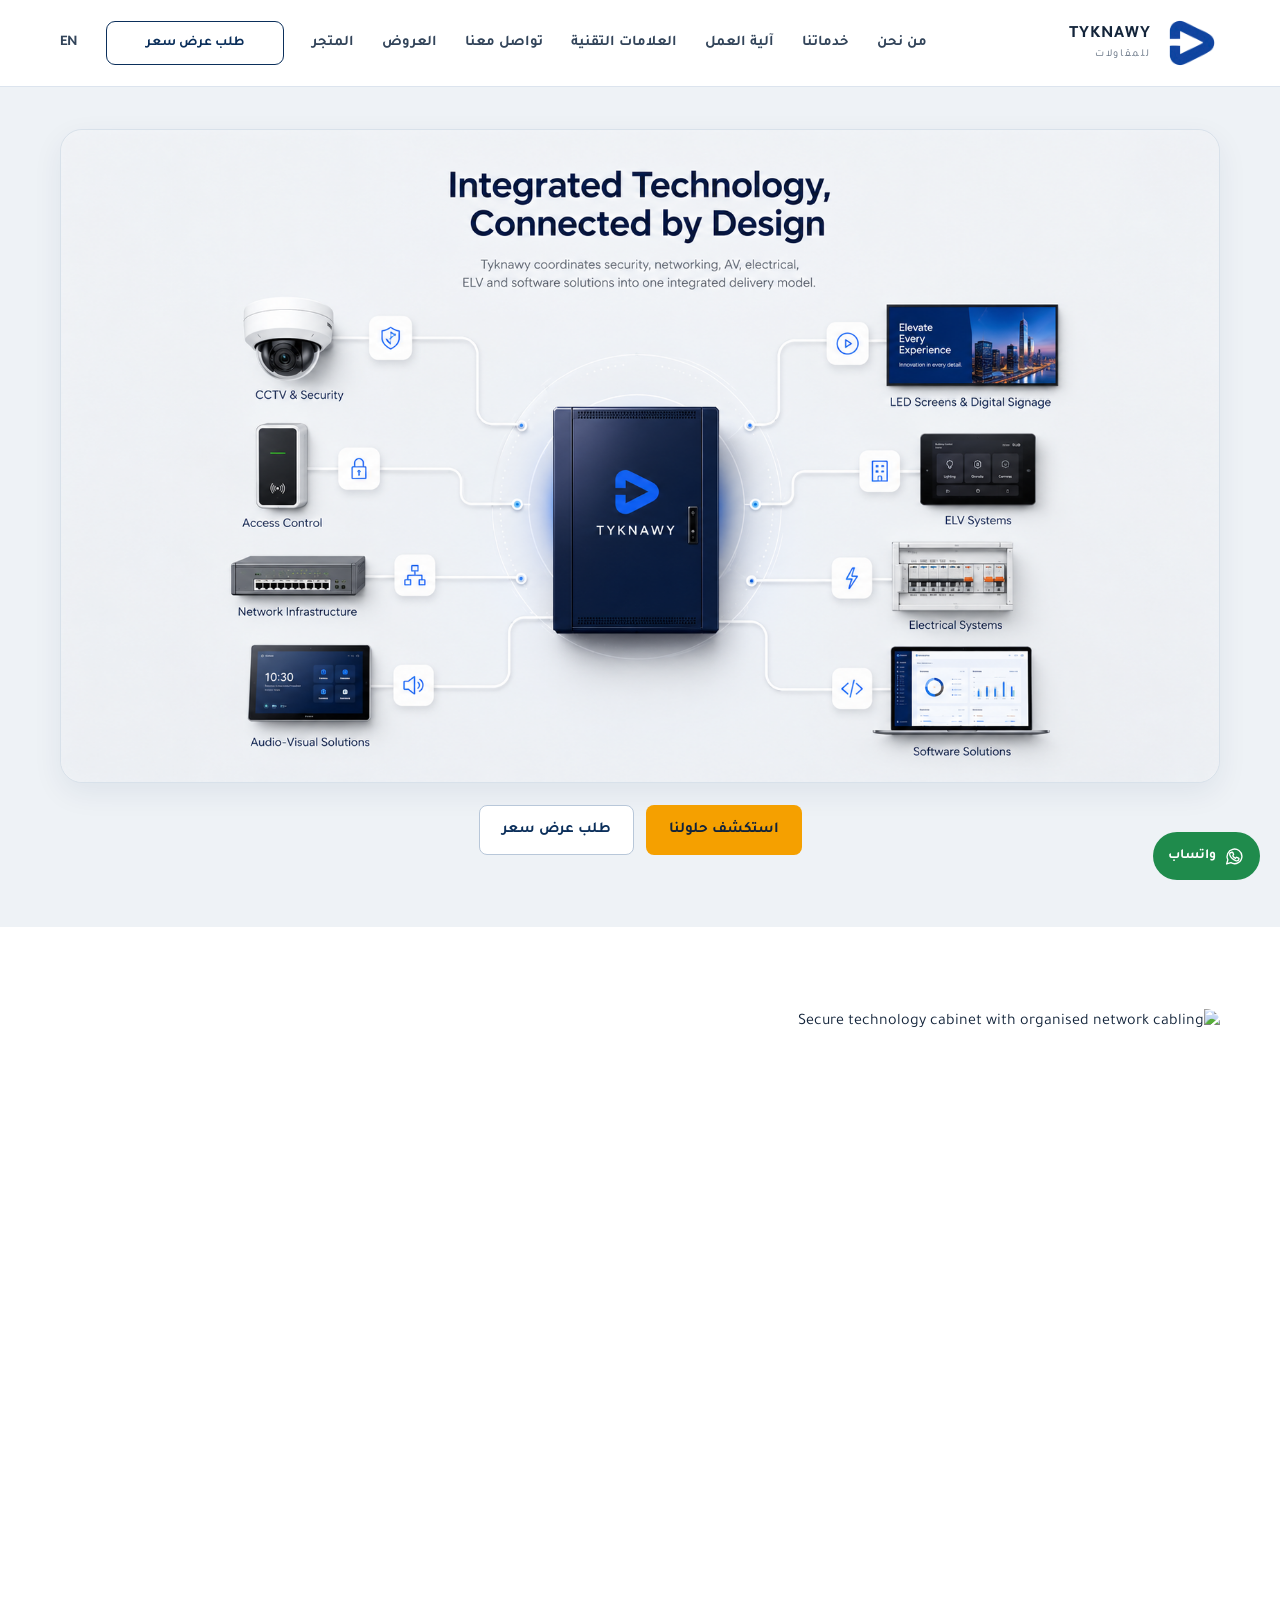
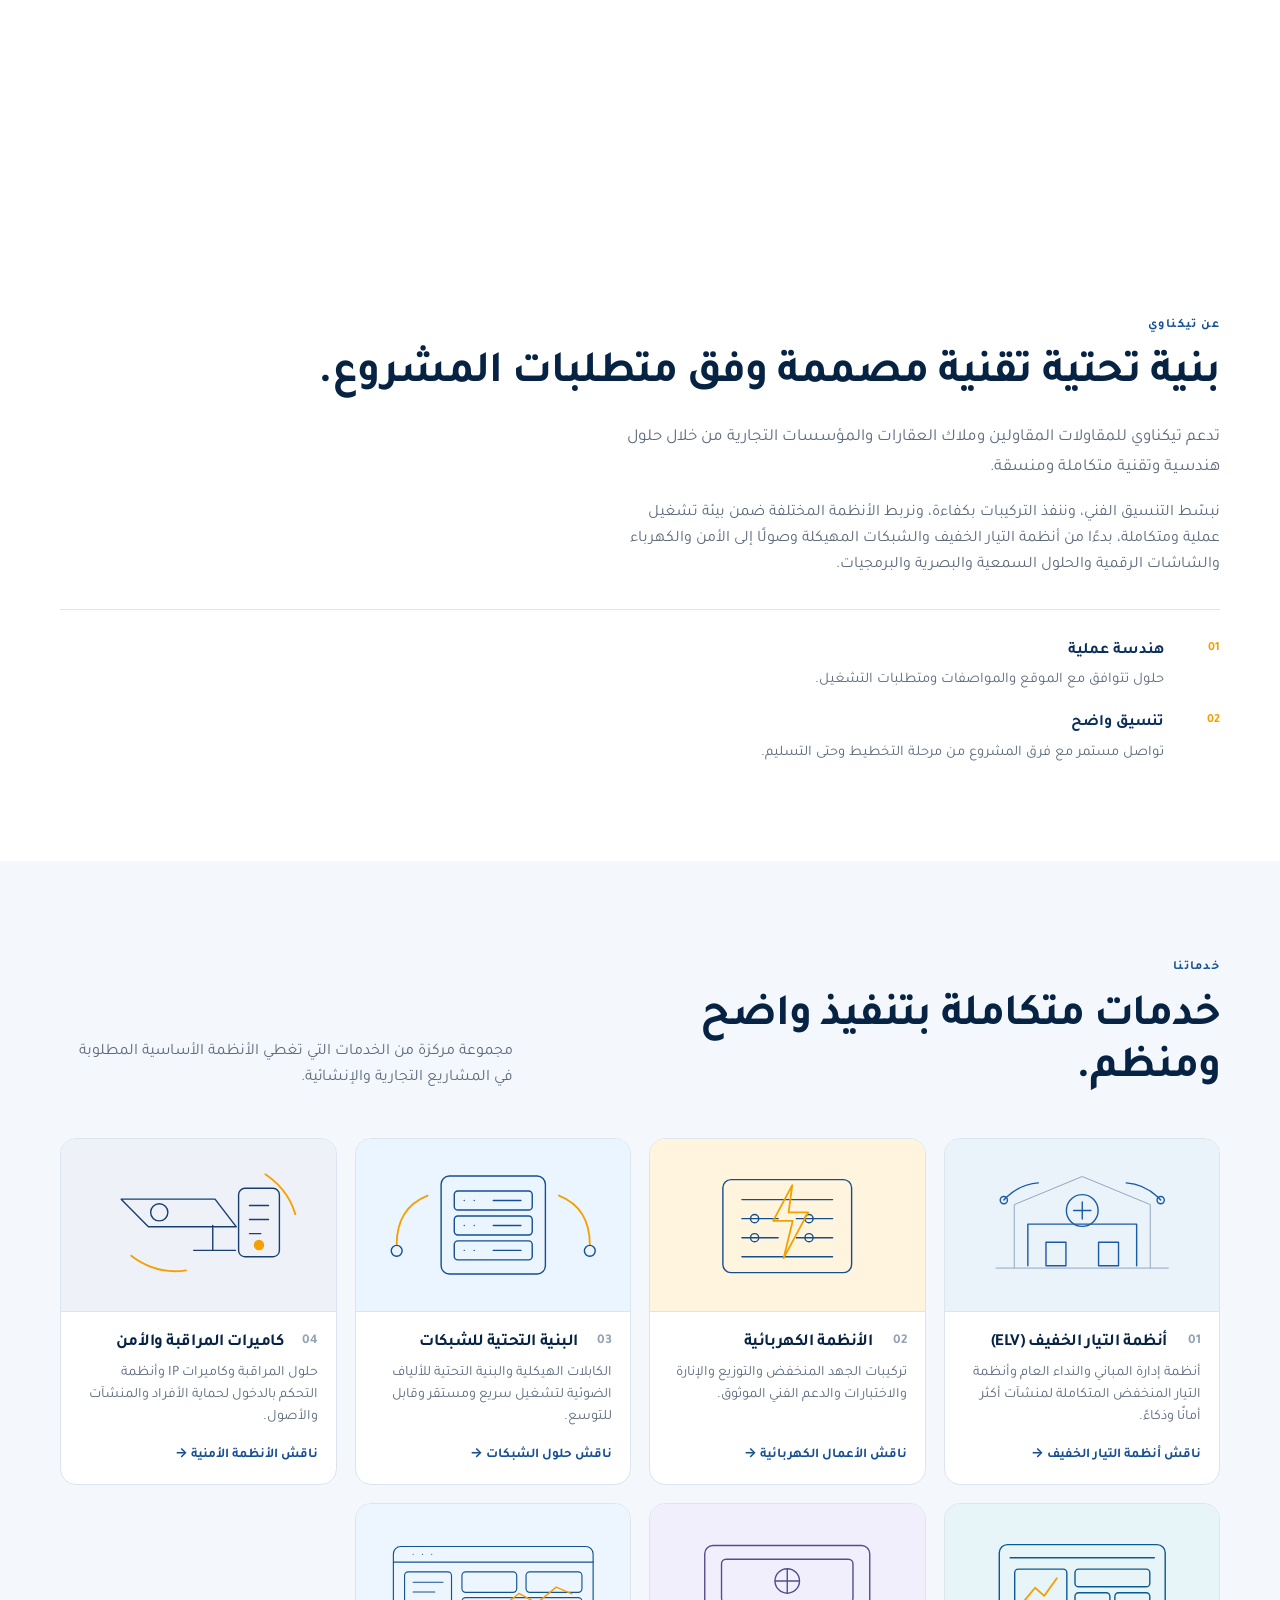
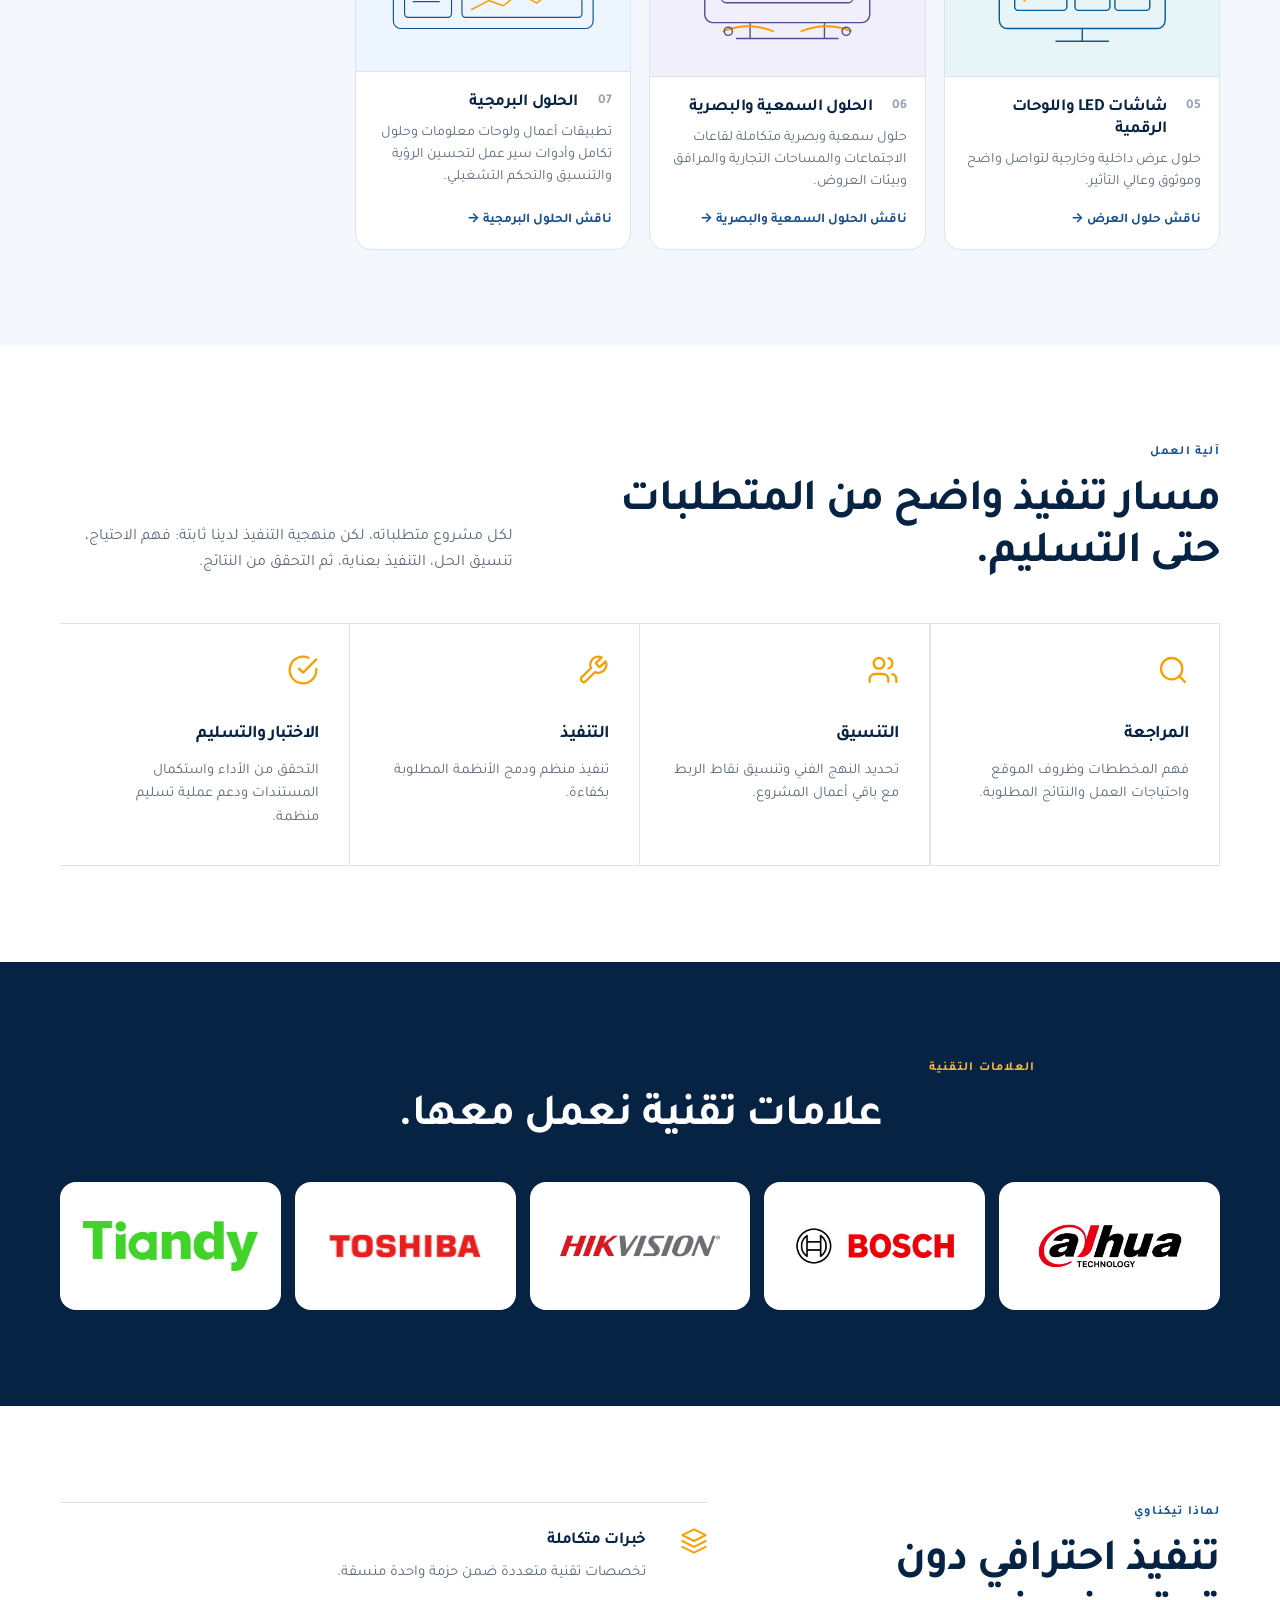
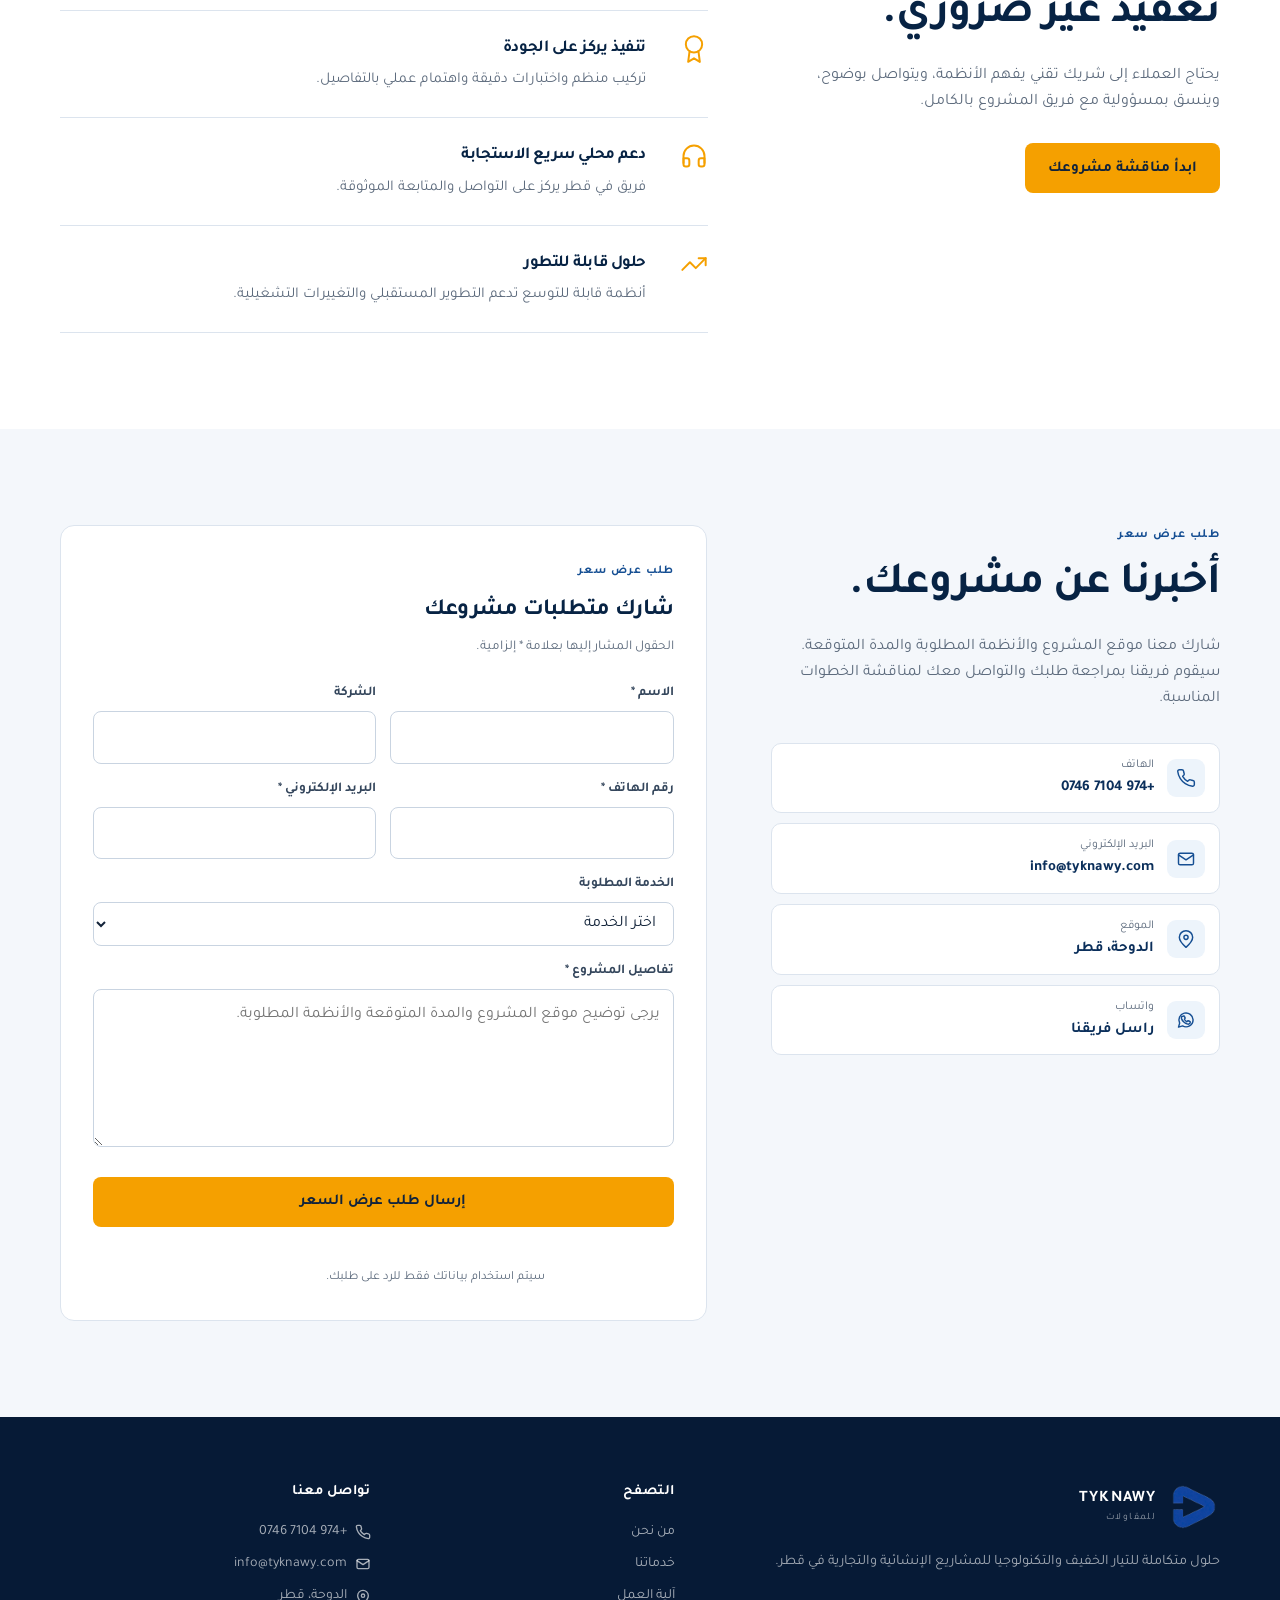
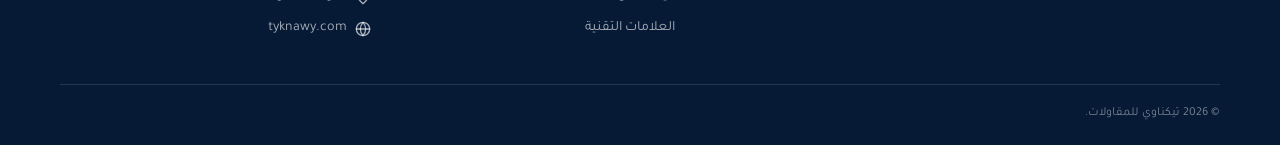
==== ar/index.html @ 0a9f797f "Initial commit via Netlify [skip ci]" ====
<!DOCTYPE html>

<html dir="rtl" lang="ar">
<head>
<meta charset="utf-8"/>
<meta content="width=device-width, initial-scale=1" name="viewport"/>
<meta content="تيكناوي للمقاولات تقدم حلول التيار الخفيف والمراقبة والتحكم بالدخول والشبكات والكهرباء والشاشات الرقمية والحلول السمعية والبصرية والبرمجيات في قطر." name="description"/>
<meta content="#0b2f5b" name="theme-color"/>
<meta content="index,follow,max-image-preview:large" name="robots"/>
<link href="../images/favicon.png" rel="icon" type="image/png"/>
<link href="https://tyknawy.com/ar/" rel="canonical"/>
<meta content="website" property="og:type"/>
<meta content="Tyknawy for Contracting" property="og:site_name"/>
<meta content="تيكناوي للمقاولات | حلول التيار الخفيف والتكنولوجيا في قطر" property="og:title"/>
<meta content="حلول متكاملة للتيار الخفيف والأمن والشبكات والكهرباء والشاشات الرقمية والحلول السمعية والبصرية والبرمجيات للمشاريع في قطر." property="og:description"/>
<meta content="https://tyknawy.com/ar/" property="og:url"/>
<meta content="https://tyknawy.com/images/services-hub-map.png" property="og:image"/>
<meta content="summary_large_image" name="twitter:card"/>
<link href="https://fonts.googleapis.com" rel="preconnect"/>
<link crossorigin="" href="https://fonts.gstatic.com" rel="preconnect"/>
<link href="https://fonts.googleapis.com/css2?family=Inter:wght@400;500;600;700&amp;display=swap" rel="stylesheet"/>
<link href="../styles.css?v=12.10" rel="stylesheet"/>
<title>تيكناوي للمقاولات | حلول التيار الخفيف والتكنولوجيا في قطر</title>
<script type="application/ld+json">
{
  "@context": "https://schema.org",
  "@type": "LocalBusiness",
  "name": "Tyknawy for Contracting",
  "url": "https://tyknawy.com/",
  "logo": "https://tyknawy.com/images/tyknawy-logo-transparent.png",
  "email": "info@tyknawy.com",
  "telephone": "+97471040746",
  "address": {
    "@type": "PostalAddress",
    "addressLocality": "Doha",
    "addressCountry": "QA"
  },
  "geo": {
    "@type": "GeoCoordinates",
    "latitude": 25.2854,
    "longitude": 51.5310
  },
  "areaServed": {
    "@type": "Country",
    "name": "Qatar"
  }
}
  </script>
<link href="https://tyknawy.com/" hreflang="en" rel="alternate"/><link href="https://tyknawy.com/ar/" hreflang="ar" rel="alternate"/><link href="https://tyknawy.com/" hreflang="x-default" rel="alternate"/><link href="https://fonts.googleapis.com/css2?family=Tajawal:wght@400;500;600;700;800&amp;display=swap" rel="stylesheet"/><style>body{font-family:"Tajawal",Inter,system-ui,sans-serif} input,select,textarea,button{font-family:inherit} .primary-nav,.footer,.contact-list,.quote-form{text-align:right} .brand span{text-align:right}</style></head>
<body>
<a class="skip-link" href="#main">تخطي إلى المحتوى</a>
<header class="site-header" data-header="">
<div class="container header-inner">
<a aria-label="Tyknawy for Contracting home" class="brand" href="#top">
<img alt="" height="48" src="../images/tyknawy-logo-header.png" width="48"/>
<span><strong>TYKNAWY</strong><small>للمقاولات</small></span>
</a>
<button aria-controls="primary-navigation" aria-expanded="false" aria-label="Open navigation menu" class="nav-toggle" data-nav-toggle="" type="button">
<span></span><span></span><span></span>
</button>
<nav aria-label="Primary navigation" class="primary-nav" data-nav="" id="primary-navigation">
<a href="#about">من نحن</a>
<a href="#services">خدماتنا</a>
<a href="#process">آلية العمل</a>
<a href="#technology">العلامات التقنية</a>
<a href="#contact">تواصل معنا</a>
<a href="/ar/offers/">العروض</a>
<a href="/ar/store/">المتجر</a>
<a class="nav-cta" href="#contact">طلب عرض سعر</a><a href="/" lang="en">EN</a>
</nav>
</div>
</header>
<main id="main">
<section class="hero hero-map" id="top">
<div class="container integration-showcase reveal">
<picture>
<source media="(max-width: 620px)" srcset="images/services-hub-map-mobile.png"/>
<img alt="Tyknawy integrated technology solutions visual showing CCTV and security, access control, network infrastructure, audio-visual solutions, LED screens and digital signage, ELV systems, electrical systems, and software solutions connected through a central Tyknawy cabinet." loading="eager" src="../images/services-hub-map.png"/>
</picture>
</div>
<div class="container hero-actions hero-actions-center reveal">
<a class="button button-primary" href="#services">استكشف حلولنا</a>
<a class="button button-secondary" href="#contact">طلب عرض سعر</a>
</div>
</section>
<section class="section about" id="about">
<div class="container about-layout">
<div class="about-media reveal">
<picture>
<img alt="Secure technology cabinet with organised network cabling" height="1024" loading="lazy" src="../images/Rack image.jpeg" width="1536"/>
</picture>
</div>
<p class="eyebrow about-eyebrow reveal">عن تيكناوي</p>
<div class="about-copy reveal">
<h2>بنية تحتية تقنية مصممة وفق متطلبات المشروع.</h2>
<p class="lead">تدعم تيكناوي للمقاولات المقاولين وملاك العقارات والمؤسسات التجارية من خلال حلول هندسية وتقنية متكاملة ومنسقة.</p>
<p>نبسّط التنسيق الفني، وننفذ التركيبات بكفاءة، ونربط الأنظمة المختلفة ضمن بيئة تشغيل عملية ومتكاملة، بدءًا من أنظمة التيار الخفيف والشبكات المهيكلة وصولًا إلى الأمن والكهرباء والشاشات الرقمية والحلول السمعية والبصرية والبرمجيات.</p>
<div class="about-points">
<article><span>01</span><div><strong>هندسة عملية</strong><p>حلول تتوافق مع الموقع والمواصفات ومتطلبات التشغيل.</p></div></article>
<article><span>02</span><div><strong>تنسيق واضح</strong><p>تواصل مستمر مع فرق المشروع من مرحلة التخطيط وحتى التسليم.</p></div></article>
</div>
</div>
</div>
</section>
<section class="section services" id="services">
<div class="container">
<div class="section-heading reveal">
<div><p class="eyebrow">خدماتنا</p><h2>خدمات متكاملة بتنفيذ واضح ومنظم.</h2></div>
<p>مجموعة مركزة من الخدمات التي تغطي الأنظمة الأساسية المطلوبة في المشاريع التجارية والإنشائية.</p>
</div>
<div class="services-grid">
<article class="service-card reveal">
<div aria-hidden="true" class="service-visual visual-elv">
<svg viewbox="0 0 520 300"><path class="ghost" d="M70 245h380M110 245V105l150-62 150 62v140"></path><path d="M140 240v-92h240v92M180 188h44v52h-44zM296 188h44v52h-44z"></path><circle cx="260" cy="118" r="35"></circle><path d="M260 99v38M241 118h38M87 95c22-24 47-36 76-38M433 95c-22-24-47-36-76-38"></path><circle cx="87" cy="95" r="8"></circle><circle cx="433" cy="95" r="8"></circle></svg>
</div>
<div class="service-body"><span class="service-number">01</span><h3>أنظمة التيار الخفيف (ELV)</h3><p>أنظمة إدارة المباني والنداء العام وأنظمة التيار المنخفض المتكاملة لمنشآت أكثر أمانًا وذكاءً.</p><a href="#contact">ناقش أنظمة التيار الخفيف <span aria-hidden="true">→</span></a></div>
</article>
<article class="service-card reveal">
<div aria-hidden="true" class="service-visual visual-electrical">
<svg viewbox="0 0 520 300"><rect height="205" rx="18" width="284" x="118" y="50"></rect><path d="M160 94h200M160 136h80M280 136h80M160 178h80M280 178h80M160 220h200"></path><circle cx="188" cy="136" r="9"></circle><circle cx="308" cy="136" r="9"></circle><circle cx="188" cy="178" r="9"></circle><circle cx="308" cy="178" r="9"></circle><path class="accent" d="m271 62-42 79h43l-20 82 54-101h-43z"></path></svg>
</div>
<div class="service-body"><span class="service-number">02</span><h3>الأنظمة الكهربائية</h3><p>تركيبات الجهد المنخفض والتوزيع والإنارة والاختبارات والدعم الفني الموثوق.</p><a href="#contact">ناقش الأعمال الكهربائية <span aria-hidden="true">→</span></a></div>
</article>
<article class="service-card reveal">
<div aria-hidden="true" class="service-visual visual-network">
<svg viewbox="0 0 520 300"><rect height="216" rx="18" width="230" x="145" y="42"></rect><rect height="42" rx="8" width="172" x="174" y="75"></rect><rect height="42" rx="8" width="172" x="174" y="130"></rect><rect height="42" rx="8" width="172" x="174" y="185"></rect><path d="M196 96h.01M218 96h.01M196 151h.01M218 151h.01M196 206h.01M218 206h.01M260 96h61M260 151h61M260 206h61"></path><path class="accent" d="M115 85c-45 18-68 54-68 108M405 85c45 18 68 54 68 108"></path><circle cx="47" cy="207" r="12"></circle><circle cx="473" cy="207" r="12"></circle></svg>
</div>
<div class="service-body"><span class="service-number">03</span><h3>البنية التحتية للشبكات</h3><p>الكابلات الهيكلية والبنية التحتية للألياف الضوئية لتشغيل سريع ومستقر وقابل للتوسع.</p><a href="#contact">ناقش حلول الشبكات <span aria-hidden="true">→</span></a></div>
</article>
<article class="service-card reveal">
<div aria-hidden="true" class="service-visual visual-security">
<svg viewbox="0 0 520 300"><path d="M90 93h207l47 61H150zM292 151v55M250 206h92"></path><circle cx="174" cy="122" r="19"></circle><rect height="151" rx="14" width="90" x="349" y="69"></rect><path d="M373 107h42M373 138h42M373 169h25"></path><circle class="accent-fill" cx="394" cy="194" r="10"></circle><path class="accent" d="M112 218c37 28 77 39 121 32M408 38c33 22 55 51 66 88"></path></svg>
</div>
<div class="service-body"><span class="service-number">04</span><h3>كاميرات المراقبة والأمن</h3><p>حلول المراقبة وكاميرات IP وأنظمة التحكم بالدخول لحماية الأفراد والمنشآت والأصول.</p><a href="#contact">ناقش الأنظمة الأمنية <span aria-hidden="true">→</span></a></div>
</article>
<article class="service-card reveal">
<div aria-hidden="true" class="service-visual visual-signage">
<svg viewbox="0 0 520 300"><rect height="185" rx="18" width="366" x="77" y="50"></rect><path d="M101 79h318M260 235v28M202 263h116"></path><rect height="91" rx="8" width="115" x="111" y="104"></rect><rect height="39" rx="8" width="165" x="244" y="104"></rect><rect height="39" rx="8" width="77" x="244" y="156"></rect><rect height="39" rx="8" width="77" x="332" y="156"></rect><path class="accent" d="m132 174 24-29 20 18 28-39"></path></svg>
</div>
<div class="service-body"><span class="service-number">05</span><h3>شاشات LED واللوحات الرقمية</h3><p>حلول عرض داخلية وخارجية لتواصل واضح وموثوق وعالي التأثير.</p><a href="#contact">ناقش حلول العرض <span aria-hidden="true">→</span></a></div>
</article>
<article class="service-card reveal">
<div aria-hidden="true" class="service-visual visual-av">
<svg viewbox="0 0 520 300"><rect height="170" rx="18" width="364" x="78" y="52"></rect><rect height="96" rx="10" width="290" x="115" y="82"></rect><path d="M178 222v35M342 222v35M148 257h224"></path><circle cx="260" cy="130" r="27"></circle><path d="M233 130h54M260 103v54"></path><path class="accent" d="M119 241c38-15 73-15 110 0M291 241c38-15 73-15 110 0"></path><circle cx="130" cy="241" r="9"></circle><circle cx="390" cy="241" r="9"></circle></svg>
</div>
<div class="service-body"><span class="service-number">06</span><h3>الحلول السمعية والبصرية</h3><p>حلول سمعية وبصرية متكاملة لقاعات الاجتماعات والمساحات التجارية والمرافق وبيئات العروض.</p><a href="#contact">ناقش الحلول السمعية والبصرية <span aria-hidden="true">→</span></a></div>
</article>
<article class="service-card reveal">
<div aria-hidden="true" class="service-visual visual-software">
<svg viewbox="0 0 640 300"><rect height="220" rx="20" width="536" x="52" y="40"></rect><path d="M52 82h536M105 61h.01M130 61h.01M155 61h.01"></path><rect height="122" rx="10" width="126" x="82" y="108"></rect><path d="M105 136h80M105 162h58M105 188h70"></path><rect height="55" rx="10" width="147" x="236" y="108"></rect><rect height="55" rx="10" width="150" x="408" y="108"></rect><rect height="53" rx="10" width="322" x="236" y="177"></rect><path class="accent" d="M262 209l46-24 39 14 42-33 48 26 52-43 42 18"></path></svg>
</div>
<div class="service-body"><span class="service-number">07</span><h3>الحلول البرمجية</h3><p>تطبيقات أعمال ولوحات معلومات وحلول تكامل وأدوات سير عمل لتحسين الرؤية والتنسيق والتحكم التشغيلي.</p><a href="#contact">ناقش الحلول البرمجية <span aria-hidden="true">→</span></a></div>
</article>
</div>
</div>
</section>
<section class="section process" id="process">
<div class="container">
<div class="section-heading reveal">
<div><p class="eyebrow">آلية العمل</p><h2>مسار تنفيذ واضح من المتطلبات حتى التسليم.</h2></div>
<p>لكل مشروع متطلباته، لكن منهجية التنفيذ لدينا ثابتة: فهم الاحتياج، تنسيق الحل، التنفيذ بعناية، ثم التحقق من النتائج.</p>
</div>
<div class="process-grid">
<article class="reveal"><span><svg fill="none" height="32" stroke="currentColor" stroke-linecap="round" stroke-linejoin="round" stroke-width="1.7" viewbox="0 0 24 24" width="32"><circle cx="11" cy="11" r="8"></circle><path d="m21 21-4.3-4.3"></path></svg></span><h3>المراجعة</h3><p>فهم المخططات وظروف الموقع واحتياجات العمل والنتائج المطلوبة.</p></article>
<article class="reveal"><span><svg fill="none" height="32" stroke="currentColor" stroke-linecap="round" stroke-linejoin="round" stroke-width="1.7" viewbox="0 0 24 24" width="32"><path d="M16 21v-2a4 4 0 0 0-4-4H6a4 4 0 0 0-4 4v2"></path><circle cx="9" cy="7" r="4"></circle><path d="M22 21v-2a4 4 0 0 0-3-3.87"></path><path d="M16 3.13a4 4 0 0 1 0 7.75"></path></svg></span><h3>التنسيق</h3><p>تحديد النهج الفني وتنسيق نقاط الربط مع باقي أعمال المشروع.</p></article>
<article class="reveal"><span><svg fill="none" height="32" stroke="currentColor" stroke-linecap="round" stroke-linejoin="round" stroke-width="1.7" viewbox="0 0 24 24" width="32"><path d="M14.7 6.3a1 1 0 0 0 0 1.4l1.6 1.6a1 1 0 0 0 1.4 0l3.77-3.77a6 6 0 0 1-7.94 7.94l-6.91 6.91a2.12 2.12 0 0 1-3-3l6.91-6.91a6 6 0 0 1 7.94-7.94l-3.76 3.76z"></path></svg></span><h3>التنفيذ</h3><p>تنفيذ منظم ودمج الأنظمة المطلوبة بكفاءة.</p></article>
<article class="reveal"><span><svg fill="none" height="32" stroke="currentColor" stroke-linecap="round" stroke-linejoin="round" stroke-width="1.7" viewbox="0 0 24 24" width="32"><path d="M22 11.08V12a10 10 0 1 1-5.93-9.14"></path><path d="m9 11 3 3L22 4"></path></svg></span><h3>الاختبار والتسليم</h3><p>التحقق من الأداء واستكمال المستندات ودعم عملية تسليم منظمة.</p></article>
</div>
</div>
</section>
<section class="section technology" id="technology">
<div class="container">
<div class="technology-heading reveal">
<p class="eyebrow">العلامات التقنية</p>
<h2>علامات تقنية نعمل معها.</h2>
</div>
<div aria-label="Technology brands Tyknawy works with" class="brand-grid reveal">
<article><img alt="Dahua Technology" loading="lazy" src="../images/dahua-logo.png"/></article>
<article><img alt="Bosch" loading="lazy" src="../images/bosch-logo.png"/></article>
<article><img alt="Hikvision" loading="lazy" src="../images/hikvision-logo.png"/></article>
<article><img alt="Toshiba" loading="lazy" src="../images/toshiba-logo.png"/></article>
<article><img alt="Tiandy" loading="lazy" src="../images/tiandy-logo.png"/></article>
</div>
</div>
</section>
<section class="section why-us" id="why-us">
<div class="container why-layout">
<div class="why-copy reveal">
<p class="eyebrow">لماذا تيكناوي</p>
<h2>تنفيذ احترافي دون تعقيد غير ضروري.</h2>
<p>يحتاج العملاء إلى شريك تقني يفهم الأنظمة، ويتواصل بوضوح، وينسق بمسؤولية مع فريق المشروع بالكامل.</p>
<a class="button button-primary" href="#contact">ابدأ مناقشة مشروعك</a>
</div>
<div class="why-list reveal">
<article><span><svg fill="none" height="28" stroke="currentColor" stroke-linecap="round" stroke-linejoin="round" stroke-width="1.7" viewbox="0 0 24 24" width="28"><polygon points="12 2 2 7 12 12 22 7 12 2"></polygon><polyline points="2 12 12 17 22 12"></polyline><polyline points="2 17 12 22 22 17"></polyline></svg></span><div><h3>خبرات متكاملة</h3><p>تخصصات تقنية متعددة ضمن حزمة واحدة منسقة.</p></div></article>
<article><span><svg fill="none" height="28" stroke="currentColor" stroke-linecap="round" stroke-linejoin="round" stroke-width="1.7" viewbox="0 0 24 24" width="28"><circle cx="12" cy="8" r="7"></circle><polyline points="8.21 13.89 7 23 12 20 17 23 15.79 13.88"></polyline></svg></span><div><h3>تنفيذ يركز على الجودة</h3><p>تركيب منظم واختبارات دقيقة واهتمام عملي بالتفاصيل.</p></div></article>
<article><span><svg fill="none" height="28" stroke="currentColor" stroke-linecap="round" stroke-linejoin="round" stroke-width="1.7" viewbox="0 0 24 24" width="28"><path d="M3 18v-6a9 9 0 0 1 18 0v6"></path><path d="M21 19a2 2 0 0 1-2 2h-1a2 2 0 0 1-2-2v-3a2 2 0 0 1 2-2h3zM3 19a2 2 0 0 0 2 2h1a2 2 0 0 0 2-2v-3a2 2 0 0 0-2-2H3z"></path></svg></span><div><h3>دعم محلي سريع الاستجابة</h3><p>فريق في قطر يركز على التواصل والمتابعة الموثوقة.</p></div></article>
<article><span><svg fill="none" height="28" stroke="currentColor" stroke-linecap="round" stroke-linejoin="round" stroke-width="1.7" viewbox="0 0 24 24" width="28"><polyline points="22 7 13.5 15.5 8.5 10.5 2 17"></polyline><polyline points="16 7 22 7 22 13"></polyline></svg></span><div><h3>حلول قابلة للتطور</h3><p>أنظمة قابلة للتوسع تدعم التطوير المستقبلي والتغييرات التشغيلية.</p></div></article>
</div>
</div>
</section>
<section class="section contact" id="contact">
<div class="container contact-layout">
<div class="contact-copy reveal">
<p class="eyebrow">طلب عرض سعر</p>
<h2>أخبرنا عن مشروعك.</h2>
<p>شارك معنا موقع المشروع والأنظمة المطلوبة والمدة المتوقعة. سيقوم فريقنا بمراجعة طلبك والتواصل معك لمناقشة الخطوات المناسبة.</p>
<div class="contact-list">
<a href="tel:+97471040746">
<span aria-hidden="true" class="contact-icon"><svg viewbox="0 0 24 24"><path d="M22 16.9v3a2 2 0 0 1-2.2 2 19.8 19.8 0 0 1-8.6-3.1 19.4 19.4 0 0 1-6-6A19.8 19.8 0 0 1 2.1 4.2 2 2 0 0 1 4.1 2h3a2 2 0 0 1 2 1.7c.1 1 .4 2 .7 2.9a2 2 0 0 1-.5 2.1L8 10a16 16 0 0 0 6 6l1.3-1.3a2 2 0 0 1 2.1-.5c.9.3 1.9.6 2.9.7a2 2 0 0 1 1.7 2Z"></path></svg></span>
<div><small>الهاتف</small><strong>+974 7104 0746</strong></div>
</a>
<a href="mailto:info@tyknawy.com">
<span aria-hidden="true" class="contact-icon"><svg viewbox="0 0 24 24"><rect height="14" rx="2" width="18" x="3" y="5"></rect><path d="m3 7 9 6 9-6"></path></svg></span>
<div><small>البريد الإلكتروني</small><strong>info@tyknawy.com</strong></div>
</a>
<div>
<span aria-hidden="true" class="contact-icon"><svg viewbox="0 0 24 24"><path d="M20 10c0 5-8 12-8 12S4 15 4 10a8 8 0 1 1 16 0Z"></path><circle cx="12" cy="10" r="2.5"></circle></svg></span>
<div><small>الموقع</small><strong>الدوحة، قطر</strong></div>
</div>
<a href="https://wa.me/97471040746?text=%D9%85%D8%B1%D8%AD%D8%A8%D8%A7%D9%8B%20%D8%AA%D9%8A%D9%83%D9%86%D8%A7%D9%88%D9%8A%D8%8C%20%D8%A3%D8%B1%D8%BA%D8%A8%20%D9%81%D9%8A%20%D9%85%D9%86%D8%A7%D9%82%D8%B4%D8%A9%20%D9%85%D8%B4%D8%B1%D9%88%D8%B9%20%D9%88%D8%B7%D9%84%D8%A8%20%D8%B9%D8%B1%D8%B6%20%D8%B3%D8%B9%D8%B1." rel="noopener noreferrer" target="_blank">
<span aria-hidden="true" class="contact-icon"><svg viewbox="0 0 24 24"><path d="M20.5 11.7a8.5 8.5 0 0 1-12.6 7.4L3 20.5l1.4-4.7A8.5 8.5 0 1 1 20.5 11.7Z"></path><path d="M8.2 7.6c.2-.4.5-.4.8-.4h.6c.2 0 .4.1.5.4l.8 1.8c.1.3.1.5-.1.7l-.6.7c-.2.2-.1.4 0 .6.6 1.1 1.4 1.9 2.5 2.5.2.1.4.2.6 0l.8-.9c.2-.2.4-.3.7-.1l1.9.9c.3.1.4.3.4.5 0 .3-.1 1.4-.7 2-.6.6-1.4.8-2.3.6-1.2-.3-2.8-.8-4.7-2.5-1.5-1.3-2.5-3-2.8-4.2-.2-1-.1-1.8.4-2.5Z"></path></svg></span>
<div><small>واتساب</small><strong>راسل فريقنا</strong></div>
</a>
</div>
</div>
<form accept-charset="UTF-8" action="/ar/thank-you/" class="quote-form reveal" data-netlify="true" id="quote-request-form" method="POST" name="quote-request" netlify-honeypot="bot-field">
<input name="form-name" type="hidden" value="quote-request"/>
<input name="subject" type="hidden" value="New Tyknawy quotation request from %{submissionId}"/>
<p class="hidden-field"><label>لا تقم بتعبئة هذا الحقل: <input name="bot-field"/></label></p>
<div class="form-heading"><span>طلب عرض سعر</span><h3>شارك متطلبات مشروعك</h3><p>الحقول المشار إليها بعلامة * إلزامية.</p></div>
<div class="field-grid two-col">
<label><span>الاسم *</span><input autocomplete="name" name="name" required="" type="text"/></label>
<label><span>الشركة</span><input autocomplete="organization" name="company" type="text"/></label>
</div>
<div class="field-grid two-col">
<label><span>رقم الهاتف *</span><input autocomplete="tel" name="phone" required="" type="tel"/></label>
<label><span>البريد الإلكتروني *</span><input autocomplete="email" name="email" required="" type="email"/></label>
</div>
<label><span>الخدمة المطلوبة</span><select name="service"><option value="">اختر الخدمة</option><option>أنظمة التيار الخفيف (ELV)</option><option>الأنظمة الكهربائية</option><option>البنية التحتية للشبكات</option><option>كاميرات المراقبة والأمن</option><option>شاشات LED واللوحات الرقمية</option><option>الحلول السمعية والبصرية</option><option>الحلول البرمجية</option><option>عدة خدمات</option><option>أخرى / غير متأكد بعد</option></select></label>
<label><span>تفاصيل المشروع *</span><textarea name="message" placeholder="يرجى توضيح موقع المشروع والمدة المتوقعة والأنظمة المطلوبة." required="" rows="5"></textarea></label>
<button class="button button-primary submit-button" type="submit">إرسال طلب عرض السعر</button>
<p aria-live="polite" class="form-status" role="status"></p>
<p class="privacy-note">سيتم استخدام بياناتك فقط للرد على طلبك.</p>
</form>
</div>
</section>
</main>
<a aria-label="Message Tyknawy on WhatsApp" class="floating-whatsapp" href="https://wa.me/97471040746?text=%D9%85%D8%B1%D8%AD%D8%A8%D8%A7%D9%8B%20%D8%AA%D9%8A%D9%83%D9%86%D8%A7%D9%88%D9%8A%D8%8C%20%D8%A3%D8%B1%D8%BA%D8%A8%20%D9%81%D9%8A%20%D9%85%D9%86%D8%A7%D9%82%D8%B4%D8%A9%20%D9%85%D8%B4%D8%B1%D9%88%D8%B9%20%D9%88%D8%B7%D9%84%D8%A8%20%D8%B9%D8%B1%D8%B6%20%D8%B3%D8%B9%D8%B1." rel="noreferrer noopener" target="_blank">
<svg aria-hidden="true" viewbox="0 0 24 24"><path d="M20.5 11.7a8.5 8.5 0 0 1-12.6 7.4L3 20.5l1.4-4.7A8.5 8.5 0 1 1 20.5 11.7Z"></path><path d="M8.2 7.6c.2-.4.5-.4.8-.4h.6c.2 0 .4.1.5.4l.8 1.8c.1.3.1.5-.1.7l-.6.7c-.2.2-.1.4 0 .6.6 1.1 1.4 1.9 2.5 2.5.2.1.4.2.6 0l.8-.9c.2-.2.4-.3.7-.1l1.9.9c.3.1.4.3.4.5 0 .3-.1 1.4-.7 2-.6.6-1.4.8-2.3.6-1.2-.3-2.8-.8-4.7-2.5-1.5-1.3-2.5-3-2.8-4.2-.2-1-.1-1.8.4-2.5Z"></path></svg>
<span>واتساب</span>
</a>
<footer class="footer">
<div class="container footer-main">
<div class="footer-brand">
<a href="#top"><img alt="Tyknawy logo" height="54" src="../images/tyknawy-logo-header.png" width="54"/><span><strong>TYKNAWY</strong><small>للمقاولات</small></span></a>
<p>حلول متكاملة للتيار الخفيف والتكنولوجيا للمشاريع الإنشائية والتجارية في قطر.</p>
</div>
<div><h2>التصفح</h2><nav><a href="#about">من نحن</a><a href="#services">خدماتنا</a><a href="#process">آلية العمل</a><a href="#technology">العلامات التقنية</a></nav></div>
<div><h2>تواصل معنا</h2><nav><a href="tel:+97471040746"><svg fill="none" height="16" stroke="currentColor" stroke-linecap="round" stroke-linejoin="round" stroke-width="2" viewbox="0 0 24 24" width="16"><path d="M22 16.9v3a2 2 0 0 1-2.2 2 19.8 19.8 0 0 1-8.6-3.1 19.4 19.4 0 0 1-6-6A19.8 19.8 0 0 1 2.1 4.2 2 2 0 0 1 4.1 2h3a2 2 0 0 1 2 1.7c.1 1 .4 2 .7 2.9a2 2 0 0 1-.5 2.1L8 10a16 16 0 0 0 6 6l1.3-1.3a2 2 0 0 1 2.1-.5c.9.3 1.9.6 2.9.7a2 2 0 0 1 1.7 2Z"></path></svg>+974 7104 0746</a><a href="mailto:info@tyknawy.com"><svg fill="none" height="16" stroke="currentColor" stroke-linecap="round" stroke-linejoin="round" stroke-width="2" viewbox="0 0 24 24" width="16"><rect height="14" rx="2" width="18" x="3" y="5"></rect><path d="m3 7 9 6 9-6"></path></svg>info@tyknawy.com</a><span><svg fill="none" height="16" stroke="currentColor" stroke-linecap="round" stroke-linejoin="round" stroke-width="2" viewbox="0 0 24 24" width="16"><path d="M20 10c0 5-8 12-8 12S4 15 4 10a8 8 0 1 1 16 0Z"></path><circle cx="12" cy="10" r="2.5"></circle></svg>الدوحة، قطر</span><a href="https://tyknawy.com"><svg fill="none" height="16" stroke="currentColor" stroke-linecap="round" stroke-linejoin="round" stroke-width="2" viewbox="0 0 24 24" width="16"><circle cx="12" cy="12" r="10"></circle><path d="M12 2a15.3 15.3 0 0 1 4 10 15.3 15.3 0 0 1-4 10 15.3 15.3 0 0 1-4-10 15.3 15.3 0 0 1 4-10z"></path><path d="M2 12h20"></path></svg>tyknawy.com</a></nav></div>
</div>
<div class="container footer-bottom"><span>© 2026 تيكناوي للمقاولات.</span></div>
</footer>
<script defer="" src="../script.js"></script>
</body>
</html>
---- styles.css ----
:root {
  --navy: #0b2f5b;
  --navy-dark: #072344;
  --blue: #164f93;
  --orange: #f5a000;
  --ink: #13243a;
  --muted: #5d6b7d;
  --soft: #f4f7fb;
  --line: #dce4ee;
  --white: #ffffff;
  --container: 1160px;
  --radius: 16px;
  --font:
    "Inter", system-ui, -apple-system, BlinkMacSystemFont, "Segoe UI",
    sans-serif;
}

/* Version 13.1 — smaller offer artwork */
@media (min-width: 981px) {
  .offers-grid { grid-template-columns: repeat(3, minmax(0, 1fr)); gap: 24px; }
}
.offer-image { height: 250px; aspect-ratio: auto; padding: 14px; background: #edf4fa; }
.offer-image img { object-fit: contain; border-radius: 10px; }
@media (max-width: 980px) and (min-width: 761px) {
  .offers-grid { grid-template-columns: repeat(2, minmax(0, 1fr)); }
}
@media (max-width: 760px) {
  .offer-image { height: 220px; padding: 12px; }
}

/* Version 13.0 — bilingual security offers */
.primary-nav a.active{color:var(--blue);font-weight:700}.offers-page{background:#f7f9fc}.offers-hero{position:relative;overflow:hidden;padding:clamp(78px,10vw,140px) 0;background:linear-gradient(120deg,#eef6ff,#dbeeff)}.offers-hero::after{content:"";position:absolute;width:460px;height:460px;border-radius:50%;right:-170px;bottom:-300px;background:#f28a2e}.offers-hero .container{position:relative;z-index:1}.offers-hero h1{max-width:850px;margin:14px 0 22px;color:#0b2f5b;font-size:clamp(2.8rem,6vw,5.6rem);line-height:1.02;letter-spacing:-.055em}.offers-hero h1 span{color:#0b66b2}.offers-hero .container>p:not(.eyebrow){max-width:650px;margin:0 0 30px;color:#4f657c;font-size:1.1rem;line-height:1.8}.offers-list{padding-top:96px}.offers-grid{display:grid;grid-template-columns:repeat(2,minmax(0,1fr));gap:28px;margin-top:42px}.offer-card{overflow:hidden;border:1px solid #d9e2ec;border-radius:20px;background:#fff;box-shadow:0 18px 50px rgba(11,47,91,.06);transition:transform .25s ease,box-shadow .25s ease}.offer-card:hover{transform:translateY(-4px);box-shadow:0 24px 60px rgba(11,47,91,.13)}.offer-image{position:relative;overflow:hidden;aspect-ratio:1.7;background:#e7eef5}.offer-image img{width:100%;height:100%;object-fit:cover;transition:transform .35s ease}.offer-card:hover .offer-image img{transform:scale(1.025)}.offer-image>span{position:absolute;top:16px;left:16px;padding:8px 12px;border-radius:999px;background:#0b66b2;color:#fff;font-size:.76rem;font-weight:700}.offer-content{padding:25px}.offer-title-row{display:flex;justify-content:space-between;align-items:flex-start;gap:20px}.offer-title-row h2{margin:0 0 5px;color:#0b2f5b;font-size:1.35rem}.offer-title-row small{color:#74879a;text-transform:capitalize}.offer-title-row>strong{color:#ed8128;font-size:1.2rem;white-space:nowrap}.offer-content>p{min-height:52px;color:#5f7184;line-height:1.75}.offer-enquire{display:flex;justify-content:space-between;align-items:center;margin-top:18px;padding-top:17px;border-top:1px solid #e0e8f0;color:#0b66b2;font-weight:700}.offers-assurance{padding:88px 0;background:#0b2f5b;color:#fff}.offers-assurance .container{display:grid;grid-template-columns:.8fr 1.2fr;gap:70px}.offers-assurance h2{margin:10px 0 0;font-size:clamp(2rem,4vw,3.3rem);line-height:1.1}.offers-assurance .eyebrow{color:#6eb8f1}.offers-assurance ul{display:grid;gap:1px;margin:0;padding:0;list-style:none;background:rgba(255,255,255,.16)}.offers-assurance li{display:grid;padding:22px;background:#113963}.offers-assurance li span{margin-top:6px;color:#bfd0e0}.offers-cta{padding:76px 0}.offers-cta .container{display:flex;justify-content:space-between;align-items:center;gap:30px;padding:42px;border-radius:20px;background:linear-gradient(120deg,#0b66b2,#0b3d74);color:#fff}.offers-cta h2{max-width:760px;margin:8px 0 0}.offers-cta span{color:#cbe6fa}.offers-cta .button-secondary{flex:none;background:#fff}[dir="rtl"] .offer-image>span{right:16px;left:auto}[dir="rtl"] .offer-title-row small{display:none}[dir="rtl"] .offer-enquire span{transform:rotate(180deg)}
@media(max-width:760px){.offers-hero{padding:68px 0}.offers-hero::after{width:260px;height:260px;right:-130px;bottom:-190px}.offers-grid{grid-template-columns:1fr}.offer-title-row{display:block}.offer-title-row>strong{display:block;margin-top:13px}.offer-content>p{min-height:0}.offers-assurance .container{grid-template-columns:1fr;gap:35px}.offers-cta .container{align-items:flex-start;flex-direction:column;padding:30px}.offers-cta .button{width:100%}}

/* Force white text in offer sections */
.offers-page .offers-assurance h2,
.offers-page .offers-assurance h3,
.offers-page .offers-cta h2 {
  color: #ffffff !important;
  -webkit-text-fill-color: #ffffff !important;
  opacity: 1 !important;
}
* {
  box-sizing: border-box;
}
html {
  scroll-behavior: smooth;
}
body {
  margin: 0;
  font-family: var(--font);
  font-size: 16px;
  line-height: 1.65;
  color: var(--ink);
  background: #fff;
  -webkit-font-smoothing: antialiased;
}
body.menu-open {
  overflow: hidden;
}
img {
  display: block;
  max-width: 100%;
}
a {
  color: inherit;
  text-decoration: none;
}
button,
input,
select,
textarea {
  font: inherit;
}
h1,
h2,
h3,
p {
  margin-top: 0;
}
h1,
h2,
h3 {
  color: var(--navy-dark);
  letter-spacing: -0.025em;
}
p {
  max-width: 68ch;
}
.container {
  width: min(calc(100% - 40px), var(--container));
  margin-inline: auto;
}
.section {
  padding: 96px 0;
}
.skip-link {
  position: fixed;
  top: 8px;
  left: 8px;
  z-index: 1000;
  padding: 10px 14px;
  background: #fff;
  border: 2px solid var(--navy);
  transform: translateY(-150%);
}
.skip-link:focus {
  transform: none;
}
.eyebrow {
  margin-bottom: 14px;
  color: var(--blue);
  font-size: 0.78rem;
  font-weight: 700;
  letter-spacing: 0.1em;
  text-transform: uppercase;
}
.button {
  display: inline-flex;
  align-items: center;
  justify-content: center;
  min-height: 50px;
  padding: 0 22px;
  border: 1px solid transparent;
  border-radius: 8px;
  font-size: 0.95rem;
  font-weight: 700;
  transition:
    background 0.2s ease,
    border-color 0.2s ease,
    color 0.2s ease,
    transform 0.2s ease;
}
.button:hover {
  transform: translateY(-1px);
}
.button-primary {
  color: #11233b;
  background: var(--orange);
}
.button-primary:hover {
  background: #e99700;
}
.button-secondary {
  color: var(--navy);
  border-color: #b8c7d9;
  background: #fff;
}
.button-secondary:hover {
  border-color: var(--navy);
}
.site-header {
  position: sticky;
  top: 0;
  z-index: 100;
  background: rgba(255, 255, 255, 0.97);
  border-bottom: 1px solid var(--line);
  -webkit-backdrop-filter: blur(10px);
  backdrop-filter: blur(10px);
}
.header-inner {
  min-height: 82px;
  display: flex;
  align-items: center;
  justify-content: space-between;
  gap: 24px;
}
.brand {
  display: flex;
  align-items: center;
  gap: 11px;
}
.brand img {
  width: 46px;
  height: 46px;
  object-fit: contain;
}
.brand span {
  display: grid;
  line-height: 1.05;
}
.brand strong {
  font-size: 1rem;
  letter-spacing: 0.07em;
}
.brand small {
  margin-top: 5px;
  color: var(--muted);
  font-size: 0.62rem;
  letter-spacing: 0.14em;
}
.primary-nav {
  display: flex;
  align-items: center;
  gap: 28px;
}
.primary-nav > a {
  font-size: 0.92rem;
  font-weight: 600;
  color: #32445a;
}
.primary-nav > a:hover {
  color: var(--blue);
}
.primary-nav .nav-cta {
  min-height: 42px;
  padding: 0 16px;
  color: #fff;
  background: var(--navy);
  border-radius: 7px;
}
.primary-nav .nav-cta:hover {
  color: #fff;
  background: var(--blue);
}
.nav-toggle {
  display: none;
  width: 44px;
  height: 44px;
  padding: 10px;
  border: 0;
  background: transparent;
}
.nav-toggle span {
  display: block;
  height: 2px;
  margin: 5px 0;
  background: var(--navy);
}

/* Connected systems hero */
.hero {
  padding: 82px 0 72px;
  background: #eef2f6;
  overflow: hidden;
}
.hero-intro {
  text-align: center;
}
.hero-intro .eyebrow {
  margin-inline: auto;
}
.hero-intro h1 {
  max-width: 880px;
  margin: 0 auto 20px;
  font-size: clamp(2.65rem, 5vw, 4.35rem);
  line-height: 1.06;
  font-weight: 700;
}
.hero-lead {
  max-width: 790px;
  margin: 0 auto 28px;
  color: var(--muted);
  font-size: 1.06rem;
  line-height: 1.72;
}
.hero-actions {
  display: flex;
  justify-content: center;
  flex-wrap: wrap;
  gap: 12px;
}
.hero-system-stage {
  position: relative;
  height: 620px;
  margin-top: 56px;
  background: #f8fafc;
  border: 1px solid #d4dde8;
  border-radius: 22px;
  overflow: hidden;
}
.hero-system-stage:before {
  content: "";
  position: absolute;
  inset: 0;
  background-image:
    linear-gradient(rgba(11, 47, 91, 0.045) 1px, transparent 1px),
    linear-gradient(90deg, rgba(11, 47, 91, 0.045) 1px, transparent 1px);
  background-size: 42px 42px;
  -webkit-mask-image: linear-gradient(
    to bottom,
    rgba(0, 0, 0, 0.75),
    transparent 94%
  );
  mask-image: linear-gradient(to bottom, rgba(0, 0, 0, 0.75), transparent 94%);
}
.system-lines {
  position: absolute;
  inset: 0;
  width: 100%;
  height: 100%;
}
.system-lines path {
  fill: none;
  stroke: #a9b7c7;
  stroke-width: 2;
  stroke-linecap: round;
}
.system-node,
.system-hub {
  position: absolute;
  z-index: 2;
  background: #fff;
  border: 1px solid #cfd9e5;
  border-radius: 14px;
}
.system-node {
  width: 190px;
  min-height: 104px;
  display: flex;
  align-items: center;
  gap: 13px;
  padding: 18px;
}
.system-node strong {
  color: var(--navy-dark);
  font-size: 0.91rem;
  line-height: 1.35;
}
.system-icon {
  display: grid;
  place-items: center;
  flex: 0 0 42px;
  height: 42px;
  color: var(--blue);
  background: #edf4fb;
  border-radius: 10px;
}
.system-icon svg {
  width: 23px;
  height: 23px;
  fill: none;
  stroke: currentColor;
  stroke-width: 1.7;
  stroke-linecap: round;
  stroke-linejoin: round;
}
.system-hub {
  left: 50%;
  top: 52%;
  width: 292px;
  min-height: 132px;
  display: flex;
  align-items: center;
  gap: 16px;
  padding: 24px;
  transform: translate(-50%, -50%);
  border-color: #9eb5d0;
  background: var(--navy-dark);
}
.system-hub img {
  width: 58px;
  height: 58px;
  object-fit: contain;
  background: #fff;
  border-radius: 11px;
  padding: 6px;
}
.system-hub strong {
  display: block;
  color: #fff;
  font-size: 1.04rem;
}
.system-hub span {
  display: block;
  margin-top: 4px;
  color: rgba(255, 255, 255, 0.65);
  font-size: 0.78rem;
}
.node-cctv {
  left: 4%;
  top: 10%;
}
.node-network {
  left: 28%;
  top: 5%;
}
.node-av {
  right: 4%;
  top: 10%;
}
.node-electrical {
  left: 5%;
  bottom: 10%;
}
.node-elv {
  left: 54%;
  bottom: 5%;
}
.node-signage {
  right: 4%;
  bottom: 10%;
}

.credibility {
  border-top: 1px solid var(--line);
  border-bottom: 1px solid var(--line);
  background: #fff;
}
.credibility-grid {
  display: grid;
  grid-template-columns: repeat(3, 1fr);
}
.credibility article {
  display: flex;
  align-items: center;
  gap: 16px;
  min-height: 122px;
  padding: 24px 30px;
  border-right: 1px solid var(--line);
}
.credibility article:first-child {
  border-left: 1px solid var(--line);
}
.credibility-icon {
  display: grid;
  place-items: center;
  flex: 0 0 42px;
  height: 42px;
  color: var(--blue);
  background: #edf4fb;
  border-radius: 10px;
}
.credibility-icon svg {
  width: 23px;
  height: 23px;
  fill: none;
  stroke: currentColor;
  stroke-width: 1.7;
  stroke-linecap: round;
  stroke-linejoin: round;
}
.credibility strong {
  display: block;
  color: var(--navy);
  font-size: 0.98rem;
}
.credibility small {
  display: block;
  margin-top: 4px;
  color: var(--muted);
  font-size: 0.82rem;
  line-height: 1.45;
}
.about {
  background: #fff;
}
.about-layout {
  display: grid;
  grid-template-columns: 0.96fr 1.04fr;
  gap: 72px;
  align-items: center;
}
.about-media {
  aspect-ratio: 4 / 4.3;
  overflow: hidden;
  border-radius: 14px;
}
.about-media img {
  width: 100%;
  height: 100%;
  object-fit: cover;
  object-position: center center;
}
.about-copy h2,
.section-heading h2,
.technology-heading h2,
.why-copy h2,
.contact-copy h2 {
  margin-bottom: 22px;
  font-size: clamp(2.1rem, 3.5vw, 3.15rem);
  line-height: 1.16;
  font-weight: 700;
}
.about-copy .lead {
  color: #2f425a;
  font-size: 1.06rem;
  line-height: 1.75;
}
.about-copy > p:not(.eyebrow) {
  color: var(--muted);
}
.about-points {
  display: grid;
  gap: 18px;
  margin-top: 30px;
  padding-top: 28px;
  border-top: 1px solid var(--line);
}
.about-points article {
  display: grid;
  grid-template-columns: 42px 1fr;
  gap: 14px;
}
.about-points > article > span {
  color: var(--orange);
  font-size: 0.78rem;
  font-weight: 700;
}
.about-points strong {
  display: block;
  color: var(--navy);
}
.about-points p {
  margin: 4px 0 0;
  color: var(--muted);
  font-size: 0.92rem;
}
.services {
  background: var(--soft);
}
.section-heading {
  display: grid;
  grid-template-columns: 1.05fr 0.75fr;
  gap: 72px;
  align-items: end;
  margin-bottom: 42px;
}
.section-heading h2 {
  margin-bottom: 0;
}
.section-heading > p {
  margin-bottom: 4px;
  color: var(--muted);
}
.services-grid {
  display: grid;
  grid-template-columns: repeat(3, 1fr);
  gap: 20px;
}
.service-card {
  overflow: hidden;
  background: #fff;
  border: 1px solid var(--line);
  border-radius: var(--radius);
  transition:
    border-color 0.2s ease,
    transform 0.2s ease;
}
.service-card:hover {
  transform: translateY(-3px);
  border-color: #b9c9dc;
}
.service-card img {
  width: 100%;
  aspect-ratio: 16/9;
  object-fit: cover;
}
.service-body {
  position: relative;
  padding: 25px 24px 24px;
}
.service-number {
  position: absolute;
  top: 26px;
  right: 24px;
  color: #94a2b3;
  font-size: 0.72rem;
  font-weight: 700;
}
.service-body h3 {
  margin: 0 42px 12px 0;
  font-size: 1.18rem;
  line-height: 1.35;
}
.service-body p {
  min-height: 76px;
  margin-bottom: 20px;
  color: var(--muted);
  font-size: 0.94rem;
  line-height: 1.62;
}
.service-body a {
  color: var(--blue);
  font-size: 0.88rem;
  font-weight: 700;
}
.process {
  background: #fff;
}
.process-grid {
  display: grid;
  grid-template-columns: repeat(4, 1fr);
  gap: 0;
  border-top: 1px solid var(--line);
  border-bottom: 1px solid var(--line);
}
.process-grid article {
  padding: 34px 30px;
  border-right: 1px solid var(--line);
}
.process-grid article:first-child {
  border-left: 1px solid var(--line);
}
.process-grid > article > span {
  display: block;
  margin-bottom: 36px;
  color: var(--orange);
  font-size: 0.78rem;
  font-weight: 700;
}
.process-grid h3 {
  margin-bottom: 10px;
  font-size: 1.08rem;
}
.process-grid p {
  margin: 0;
  color: var(--muted);
  font-size: 0.92rem;
  line-height: 1.6;
}
.technology {
  background: var(--navy-dark);
}
.technology-heading {
  text-align: center;
  margin-bottom: 38px;
}
.technology-heading .eyebrow {
  color: #ffbd3d;
}
.technology-heading h2 {
  margin: 0 auto;
  color: #fff;
}
.brand-grid {
  display: grid;
  grid-template-columns: repeat(3, 1fr);
  gap: 16px;
}
.brand-grid article {
  min-height: 150px;
  display: grid;
  place-items: center;
  padding: 24px;
  background: #fff;
  border-radius: 14px;
  text-align: center;
}
.brand-grid strong {
  color: var(--navy);
  font-size: clamp(1.05rem, 2vw, 1.35rem);
  letter-spacing: -0.025em;
}
.why-us {
  background: #fff;
}
.why-layout {
  display: grid;
  grid-template-columns: 0.8fr 1.2fr;
  gap: 80px;
  align-items: start;
}
.why-copy > p:not(.eyebrow) {
  color: var(--muted);
}
.why-copy .button {
  margin-top: 12px;
}
.why-list {
  border-top: 1px solid var(--line);
}
.why-list article {
  display: grid;
  grid-template-columns: 44px 1fr;
  gap: 18px;
  padding: 24px 0;
  border-bottom: 1px solid var(--line);
}
.why-list > article > span {
  color: var(--orange);
  font-size: 0.78rem;
  font-weight: 700;
}
.why-list h3 {
  margin-bottom: 6px;
  font-size: 1.05rem;
}
.why-list p {
  margin: 0;
  color: var(--muted);
  font-size: 0.94rem;
}
.contact {
  background: var(--soft);
}
.contact-layout {
  display: grid;
  grid-template-columns: 0.82fr 1.18fr;
  gap: 64px;
  align-items: start;
}
.contact-copy > p:not(.eyebrow) {
  color: var(--muted);
}
.contact-list {
  display: grid;
  gap: 10px;
  margin-top: 30px;
}
.contact-list > a,
.contact-list > div {
  display: flex;
  align-items: center;
  gap: 13px;
  min-height: 68px;
  padding: 12px 14px;
  background: #fff;
  border: 1px solid var(--line);
  border-radius: 10px;
}
.contact-list > a:hover {
  border-color: #b9c9dc;
}
.contact-icon {
  display: grid;
  place-items: center;
  flex: 0 0 38px;
  height: 38px;
  color: var(--blue);
  background: #edf4fb;
  border-radius: 9px;
}
.contact-icon svg {
  width: 20px;
  height: 20px;
  fill: none;
  stroke: currentColor;
  stroke-width: 1.75;
  stroke-linecap: round;
  stroke-linejoin: round;
}
.contact-list small {
  display: block;
  color: var(--muted);
  font-size: 0.75rem;
}
.contact-list strong {
  display: block;
  color: var(--navy);
  font-size: 0.94rem;
}
.quote-form {
  padding: 32px;
  background: #fff;
  border: 1px solid var(--line);
  border-radius: 14px;
}
.form-heading {
  margin-bottom: 24px;
}
.form-heading > span {
  color: var(--blue);
  font-size: 0.75rem;
  font-weight: 700;
  letter-spacing: 0.08em;
  text-transform: uppercase;
}
.form-heading h3 {
  margin: 7px 0 6px;
  font-size: 1.45rem;
}
.form-heading p {
  margin: 0;
  color: var(--muted);
  font-size: 0.84rem;
}
.field-grid {
  display: grid;
  gap: 14px;
  margin-bottom: 14px;
}
.two-col {
  grid-template-columns: repeat(2, 1fr);
}
.quote-form > label {
  display: block;
  margin-bottom: 14px;
}
.quote-form label > span {
  display: block;
  margin-bottom: 7px;
  color: #34465c;
  font-size: 0.84rem;
  font-weight: 600;
}
.quote-form input,
.quote-form select,
.quote-form textarea {
  width: 100%;
  border: 1px solid #c9d4e1;
  border-radius: 8px;
  background: #fff;
  padding: 12px 13px;
  color: var(--ink);
  outline: none;
}
.quote-form input:focus,
.quote-form select:focus,
.quote-form textarea:focus {
  border-color: var(--blue);
  box-shadow: 0 0 0 3px rgba(22, 79, 147, 0.12);
}
.quote-form textarea {
  resize: vertical;
}
.submit-button {
  width: 100%;
  margin-top: 4px;
  border: 0;
  cursor: pointer;
}
.privacy-note {
  margin: 12px 0 0;
  color: var(--muted);
  font-size: 0.78rem;
  text-align: center;
}
.hidden-field {
  position: absolute !important;
  width: 1px !important;
  height: 1px !important;
  overflow: hidden !important;
  clip: rect(1px, 1px, 1px, 1px) !important;
}
.floating-whatsapp {
  position: fixed;
  right: 20px;
  bottom: 20px;
  z-index: 999;
  display: flex;
  align-items: center;
  gap: 8px;
  min-height: 48px;
  padding: 0 15px;
  color: #fff;
  background: #1f8b4c;
  border-radius: 999px;
  font-size: 0.86rem;
  font-weight: 700;
}
.floating-whatsapp svg {
  width: 21px;
  height: 21px;
  fill: none;
  stroke: currentColor;
  stroke-width: 1.55;
  stroke-linecap: round;
  stroke-linejoin: round;
}
.footer {
  padding: 64px 0 22px;
  color: #fff;
  background: #061a36;
}
.footer-main {
  display: grid;
  grid-template-columns: 1.4fr 0.7fr 0.9fr;
  gap: 62px;
}
.footer-brand > a {
  display: flex;
  align-items: center;
  gap: 12px;
}
.footer-brand img {
  width: 52px;
  height: 52px;
}
.footer-brand span {
  display: grid;
  line-height: 1.05;
}
.footer-brand strong {
  letter-spacing: 0.07em;
}
.footer-brand small {
  margin-top: 5px;
  color: rgba(255, 255, 255, 0.56);
  font-size: 0.61rem;
  letter-spacing: 0.14em;
}
.footer-brand p {
  margin-top: 18px;
  color: rgba(255, 255, 255, 0.62);
  font-size: 0.9rem;
}
.footer h2 {
  margin-bottom: 16px;
  color: #fff;
  font-size: 0.9rem;
  letter-spacing: 0.03em;
}
.footer nav {
  display: grid;
  gap: 9px;
}
.footer nav a,
.footer nav span {
  display: flex;
  align-items: center;
  gap: 8px;
  color: rgba(255, 255, 255, 0.65);
  font-size: 0.88rem;
}
.footer nav a:hover {
  color: #fff;
}
.footer-bottom {
  display: flex;
  justify-content: space-between;
  gap: 20px;
  margin-top: 44px;
  padding-top: 18px;
  border-top: 1px solid rgba(255, 255, 255, 0.12);
  color: rgba(255, 255, 255, 0.45);
  font-size: 0.76rem;
}
.reveal {
  opacity: 0;
  transform: translateY(12px);
  transition:
    opacity 0.5s ease,
    transform 0.5s ease;
}
.reveal.is-visible {
  opacity: 1;
  transform: none;
}
@media (max-width: 1020px) {
  .primary-nav {
    gap: 18px;
  }
  .hero-system-stage {
    height: 570px;
  }
  .system-node {
    width: 170px;
    min-height: 96px;
    padding: 15px;
  }
  .system-node strong {
    font-size: 0.82rem;
  }
  .node-network {
    left: 27%;
  }
  .services-grid {
    grid-template-columns: repeat(2, 1fr);
  }
  .about-layout,
  .why-layout,
  .contact-layout {
    gap: 46px;
  }
  .process-grid {
    grid-template-columns: repeat(2, 1fr);
  }
  .process-grid article:nth-child(2) {
    border-right: 0;
  }
  .process-grid article:nth-child(-n + 2) {
    border-bottom: 1px solid var(--line);
  }
  .process-grid article:nth-child(3) {
    border-left: 1px solid var(--line);
  }
}
@media (max-width: 840px) {
  .section {
    padding: 78px 0;
  }
  .nav-toggle {
    display: block;
  }
  .primary-nav {
    position: fixed;
    top: 76px;
    left: 14px;
    right: 14px;
    display: grid;
    gap: 0;
    padding: 14px;
    background: #fff;
    border: 1px solid var(--line);
    border-radius: 12px;
    opacity: 0;
    transform: translateY(-10px);
    pointer-events: none;
  }
  .primary-nav.is-open {
    opacity: 1;
    transform: none;
    pointer-events: auto;
  }
  .primary-nav > a {
    padding: 12px;
  }
  .primary-nav .nav-cta {
    margin-top: 6px;
    justify-content: center;
  }
  .hero {
    padding: 66px 0 60px;
  }
  .hero-intro h1 {
    font-size: clamp(2.55rem, 9vw, 3.8rem);
  }
  .hero-system-stage {
    height: auto;
    display: grid;
    grid-template-columns: repeat(2, 1fr);
    gap: 14px;
    margin-top: 44px;
    padding: 18px;
    background: #f8fafc;
  }
  .hero-system-stage:before,
  .system-lines {
    display: none;
  }
  .system-node,
  .system-hub {
    position: static;
    width: auto;
    min-height: 92px;
    transform: none;
  }
  .system-hub {
    grid-column: 1/-1;
    order: -1;
    justify-content: center;
    text-align: left;
  }
  .node-cctv,
  .node-network,
  .node-av,
  .node-electrical,
  .node-elv,
  .node-signage {
    inset: auto;
  }
  .credibility-grid {
    grid-template-columns: 1fr;
  }
  .credibility article,
  .credibility article:first-child {
    border-left: 1px solid var(--line);
    border-right: 1px solid var(--line);
    border-bottom: 1px solid var(--line);
  }
  .credibility article:last-child {
    border-bottom: 0;
  }
  .about-layout,
  .section-heading,
  .why-layout,
  .contact-layout {
    grid-template-columns: 1fr;
  }
  .section-heading {
    gap: 20px;
  }
  .section-heading > p {
    max-width: 680px;
  }
  .brand-grid {
    grid-template-columns: repeat(3, 1fr);
  }
}
@media (max-width: 620px) {
  .container {
    width: min(calc(100% - 28px), var(--container));
  }
  .section {
    padding: 66px 0;
  }
  .header-inner {
    min-height: 74px;
  }
  .brand img {
    width: 42px;
    height: 42px;
  }
  .hero {
    padding: 50px 0 52px;
  }
  .hero-intro h1 {
    font-size: clamp(2.2rem, 11vw, 3rem);
  }
  .hero-lead {
    font-size: 1rem;
  }
  .hero-actions {
    display: grid;
  }
  .hero-actions .button {
    width: 100%;
  }
  .hero-system-stage {
    grid-template-columns: 1fr;
    padding: 14px;
  }
  .system-hub {
    grid-column: auto;
    justify-content: flex-start;
  }
  .system-node {
    min-height: 82px;
  }
  .credibility article {
    min-height: 105px;
    padding: 19px;
  }
  .services-grid,
  .brand-grid {
    grid-template-columns: 1fr;
  }
  .service-body p {
    min-height: 0;
  }
  .process-grid {
    grid-template-columns: 1fr;
  }
  .process-grid article,
  .process-grid article:first-child,
  .process-grid article:nth-child(3) {
    border-left: 1px solid var(--line);
    border-right: 1px solid var(--line);
    border-bottom: 1px solid var(--line);
  }
  .process-grid article:last-child {
    border-bottom: 0;
  }
  .two-col {
    grid-template-columns: 1fr;
  }
  .quote-form {
    padding: 24px 18px;
  }
  .footer-main {
    grid-template-columns: 1fr;
    gap: 34px;
  }
  .footer-bottom {
    display: grid;
  }
  .floating-whatsapp span {
    display: none;
  }
  .floating-whatsapp {
    width: 48px;
    padding: 0;
    justify-content: center;
  }
  .about-copy h2,
  .section-heading h2,
  .technology-heading h2,
  .why-copy h2,
  .contact-copy h2 {
    font-size: clamp(2rem, 9vw, 2.55rem);
  }
}
@media (prefers-reduced-motion: reduce) {
  html {
    scroll-behavior: auto;
  }
  .reveal {
    opacity: 1;
    transform: none;
    transition: none;
  }
  .button,
  .service-card {
    transition: none;
  }
}

/* Version 7 refinements */
.primary-nav .nav-cta {
  white-space: nowrap;
  flex: 0 0 auto;
  padding-inline: 18px;
  line-height: 1.2;
}
.system-hub {
  width: 220px;
  min-height: 112px;
  flex-direction: column;
  justify-content: center;
  gap: 10px;
  padding: 18px 22px;
  border-radius: 22px;
  border-color: #8da9c8;
  box-shadow: 0 12px 34px rgba(7, 35, 68, 0.16);
}
.system-hub img {
  width: 48px;
  height: 48px;
  border-radius: 12px;
  padding: 5px;
}
.system-hub strong {
  font-size: 1rem;
  line-height: 1.2;
  text-align: center;
  letter-spacing: -0.015em;
}
.brand-grid {
  grid-template-columns: repeat(4, 1fr);
  gap: 18px;
}
.brand-grid article {
  min-height: 132px;
  padding: 26px 30px;
  border: 1px solid rgba(255, 255, 255, 0.08);
  border-radius: 16px;
}
.brand-grid img {
  width: 100%;
  height: 58px;
  object-fit: contain;
}
.brand-grid article:nth-child(1) img {
  max-width: 190px;
}
.brand-grid article:nth-child(2) img {
  max-width: 170px;
}
.brand-grid article:nth-child(3) img {
  max-width: 190px;
}
.brand-grid article:nth-child(4) img {
  max-width: 170px;
}
@media (max-width: 1120px) {
  .primary-nav {
    gap: 14px;
  }
  .primary-nav > a {
    font-size: 0.86rem;
  }
  .primary-nav .nav-cta {
    padding-inline: 14px;
  }
}
@media (max-width: 840px) {
  .system-hub {
    flex-direction: row;
    width: auto;
    min-height: 88px;
  }
  .brand-grid {
    grid-template-columns: repeat(2, 1fr);
  }
}
@media (max-width: 620px) {
  .system-hub {
    justify-content: center;
  }
  .brand-grid {
    grid-template-columns: 1fr;
  }
  .brand-grid article {
    min-height: 112px;
  }
}

/* Version 8 refinements */
.header-inner {
  min-height: 86px;
}
.brand {
  gap: 13px;
}
.brand img {
  width: 56px;
  height: 56px;
}
.brand strong {
  font-size: 1.08rem;
}
.brand small {
  font-size: 0.66rem;
  letter-spacing: 0.15em;
}

.process-grid article {
  padding: 30px 30px 34px;
}
.process-grid > article > span {
  margin-bottom: 24px;
  font-size: 1.72rem;
  line-height: 1;
  font-weight: 600;
  letter-spacing: -0.04em;
}
.process-grid h3 {
  font-size: 1.12rem;
}

.brand-grid {
  grid-template-columns: repeat(5, minmax(0, 1fr));
  gap: 14px;
}
.brand-grid article {
  min-height: 128px;
  padding: 24px 22px;
}
.brand-grid img {
  height: 54px;
}
.brand-grid article:nth-child(5) img {
  max-width: 185px;
}

@media (max-width: 1080px) {
  .brand-grid {
    grid-template-columns: repeat(3, minmax(0, 1fr));
  }
}
@media (max-width: 840px) {
  .header-inner {
    min-height: 80px;
  }
  .brand img {
    width: 50px;
    height: 50px;
  }
  .brand strong {
    font-size: 1rem;
  }
  .brand small {
    font-size: 0.62rem;
  }
}
@media (max-width: 620px) {
  .header-inner {
    min-height: 76px;
  }
  .brand img {
    width: 46px;
    height: 46px;
  }
  .process-grid > article > span {
    font-size: 1.55rem;
    margin-bottom: 18px;
  }
  .process-grid article {
    padding: 26px 24px 30px;
  }
  .brand-grid {
    grid-template-columns: repeat(2, minmax(0, 1fr));
  }
  .brand-grid article {
    min-height: 106px;
    padding: 20px;
  }
  .brand-grid img {
    height: 48px;
  }
}
@media (max-width: 420px) {
  .brand-grid {
    grid-template-columns: 1fr;
  }
}

/* Version 9 — balanced connected diagram, custom service visuals and refined header CTA */
.primary-nav .nav-cta {
  min-height: 42px;
  height: 42px;
  padding: 0 17px;
  border: 1px solid var(--navy);
  border-radius: 9px;
  color: var(--navy);
  background: #fff;
  font-size: 0.86rem;
  line-height: 1;
  box-shadow: none;
}
.primary-nav .nav-cta:hover {
  color: #fff;
  background: var(--navy);
}

.hero-system-stage {
  height: 700px;
  border: 1px solid #d5e1ee;
  background:
    radial-gradient(
      circle at 50% 49%,
      rgba(22, 79, 147, 0.08),
      transparent 27%
    ),
    linear-gradient(rgba(18, 66, 119, 0.045) 1px, transparent 1px),
    linear-gradient(90deg, rgba(18, 66, 119, 0.045) 1px, transparent 1px),
    #f8fbff;
  background-size:
    auto,
    38px 38px,
    38px 38px,
    auto;
}
.system-lines path {
  stroke: #9eb3ca;
  stroke-width: 2.4;
}
.system-node {
  width: 214px;
  min-height: 100px;
  gap: 14px;
  padding: 17px 18px;
  border: 1px solid #cbd9e7;
  border-radius: 15px;
  background: rgba(255, 255, 255, 0.98);
  box-shadow: 0 10px 24px rgba(11, 47, 91, 0.055);
}
.system-node:after {
  content: "";
  position: absolute;
  left: 0;
  top: 18px;
  bottom: 18px;
  width: 3px;
  border-radius: 0 3px 3px 0;
  background: var(--orange);
}
.system-node strong {
  font-size: 0.88rem;
  line-height: 1.32;
}
.system-icon {
  flex: 0 0 46px;
  height: 46px;
  color: var(--blue);
  background: #edf4fb;
  border-radius: 11px;
}
.system-icon svg {
  width: 24px;
  height: 24px;
}
.node-cctv {
  left: 4%;
  top: 8%;
}
.node-network {
  left: 2.5%;
  top: 42%;
  transform: translateY(-50%);
}
.node-electrical {
  left: 5%;
  bottom: 8%;
}
.node-av {
  right: 4%;
  top: 8%;
}
.node-signage {
  right: 2.5%;
  top: 42%;
  transform: translateY(-50%);
}
.node-elv {
  right: 5%;
  bottom: 8%;
}
.node-software {
  left: 50%;
  bottom: 2%;
  transform: translateX(-50%);
}
.system-hub {
  width: 178px;
  height: 178px;
  min-height: 178px;
  padding: 22px;
  border: 1px solid #a9bfd6;
  border-radius: 50%;
  color: var(--navy);
  background: #fff;
  box-shadow: 0 18px 44px rgba(11, 47, 91, 0.14);
  overflow: visible;
}
.system-hub:before {
  content: "";
  position: absolute;
  inset: -10px;
  border: 1px solid rgba(245, 160, 0, 0.45);
  border-radius: 50%;
}
.system-hub:after {
  content: "";
  position: absolute;
  inset: -19px;
  border: 1px dashed rgba(22, 79, 147, 0.18);
  border-radius: 50%;
}
.system-hub .hub-ring {
  position: absolute;
  right: -7px;
  top: 18px;
  width: 14px;
  height: 14px;
  border-radius: 50%;
  background: var(--orange);
  box-shadow: 0 0 0 6px #fff;
}
.system-hub img {
  width: 62px;
  height: 62px;
  padding: 7px;
  border-radius: 15px;
  background: #f4f8fc;
}
.system-hub strong {
  font-size: 0.97rem;
  color: var(--navy);
  letter-spacing: -0.015em;
}

.service-card {
  display: flex;
  flex-direction: column;
}
.service-visual {
  display: grid;
  place-items: center;
  min-height: 220px;
  padding: 24px;
  color: #1b5ba5;
  background: #eaf2fa;
  border-bottom: 1px solid var(--line);
}
.service-visual svg {
  width: 100%;
  height: 100%;
  max-height: 190px;
  fill: none;
  stroke: currentColor;
  stroke-width: 3.1;
  stroke-linecap: round;
  stroke-linejoin: round;
}
.service-visual svg .ghost {
  stroke: #91a8c0;
  stroke-width: 2.2;
}
.service-visual svg .accent {
  stroke: var(--orange);
  stroke-width: 4;
}
.service-visual svg .accent-fill {
  fill: var(--orange);
  stroke: var(--orange);
}
.visual-electrical {
  color: #154e8d;
  background: #fff5df;
}
.visual-network {
  color: #164f93;
  background: #eaf5ff;
}
.visual-security {
  color: #173f70;
  background: #eef2f8;
}
.visual-signage {
  color: #0c5a92;
  background: #e8f5f8;
}
.visual-av {
  color: #514f91;
  background: #f1effb;
}
.visual-software {
  color: #13548d;
  background: #edf5ff;
}
.service-body {
  display: flex;
  flex: 1;
  flex-direction: column;
}
.service-body p {
  flex: 1;
}
.service-card-featured {
  grid-column: 1/-1;
  display: grid;
  grid-template-columns: 1.15fr 0.85fr;
  min-height: 320px;
}
.service-card-featured .service-visual {
  min-height: 320px;
  border-right: 1px solid var(--line);
  border-bottom: 0;
}
.service-card-featured .service-body {
  justify-content: center;
  padding: 36px 38px;
}
.service-card-featured .service-body p {
  min-height: 0;
}

@media (max-width: 1020px) {
  .hero-system-stage {
    height: 660px;
  }
  .system-node {
    width: 180px;
    padding: 14px 15px;
  }
  .system-node strong {
    font-size: 0.79rem;
  }
  .node-network {
    left: 1.5%;
  }
  .node-signage {
    right: 1.5%;
  }
}
@media (max-width: 840px) {
  .primary-nav .nav-cta {
    height: auto;
    min-height: 44px;
    border-color: var(--navy);
    background: var(--navy);
    color: #fff;
  }
  .hero-system-stage {
    grid-template-columns: repeat(2, 1fr);
    height: auto;
  }
  .system-node,
  .system-hub {
    position: static;
    width: auto;
    height: auto;
    min-height: 92px;
    transform: none;
    border-radius: 14px;
  }
  .system-node:after {
    top: 14px;
    bottom: 14px;
  }
  .system-hub {
    grid-column: 1/-1;
    order: -1;
    flex-direction: row;
    overflow: hidden;
  }
  .system-hub:before,
  .system-hub:after,
  .system-hub .hub-ring {
    display: none;
  }
  .node-cctv,
  .node-network,
  .node-electrical,
  .node-av,
  .node-signage,
  .node-elv,
  .node-software {
    inset: auto;
    transform: none;
  }
  .service-card-featured {
    grid-column: 1/-1;
    grid-template-columns: 1fr;
  }
  .service-card-featured .service-visual {
    min-height: 240px;
    border-right: 0;
    border-bottom: 1px solid var(--line);
  }
}
@media (max-width: 620px) {
  .hero-system-stage {
    grid-template-columns: 1fr;
  }
  .system-hub {
    grid-column: auto;
  }
  .service-visual {
    min-height: 190px;
  }
  .service-card-featured .service-body {
    padding: 26px 24px;
  }
}

/* Version 10 — centered header CTA and original product-style systems showcase */
.primary-nav .nav-cta {
  display: inline-flex;
  align-items: center;
  justify-content: center;
  min-width: 178px;
  height: 44px;
  min-height: 44px;
  padding: 0 18px;
  line-height: 1.2;
  text-align: center;
  white-space: nowrap;
}

.integration-showcase {
  margin-top: 58px;
  overflow: hidden;
  border: 1px solid #d5dde6;
  border-radius: 22px;
  background: #e9ecef;
}
.integration-visual {
  padding: 12px 18px 0;
}
.integration-visual svg {
  display: block;
  width: 100%;
  height: auto;
  max-height: 610px;
}
.showcase-cables {
  opacity: 0.9;
}

@media (max-width: 840px) {
  .primary-nav .nav-cta {
    width: 100%;
    min-width: 0;
    height: 46px;
    min-height: 46px;
  }
  .integration-showcase {
    margin-top: 42px;
    border-radius: 16px;
  }
  .integration-visual {
    padding: 8px 8px 0;
  }
}
@media (max-width: 620px) {
  .integration-showcase {
    margin-top: 34px;
  }
  .integration-visual svg {
    min-height: 330px;
  }
}

/* Version 11 - approved services hub image, no credibility strip, and compact services */
.hero.hero-map {
  padding-top: 42px;
}
.hero-actions-center {
  justify-content: center;
  margin-top: 22px;
}
.integration-showcase {
  margin-top: 0;
  background: #f2f4f6;
}
.integration-showcase img {
  display: block;
  width: 100%;
  height: auto;
  border-radius: 22px;
}
.about {
  padding-top: 82px;
}
.services-grid {
  grid-template-columns: repeat(4, minmax(0, 1fr));
  gap: 18px;
}
.service-card {
  min-height: 100%;
  border-radius: 16px;
}
.service-visual {
  min-height: 168px;
  padding: 18px;
}
.service-visual svg {
  max-height: 136px;
}
.service-body {
  padding: 20px 18px 18px;
}
.service-number {
  font-size: 0.84rem;
  top: 18px;
  right: 18px;
}
.service-body h3 {
  margin: 0 34px 8px 0;
  font-size: 1.06rem;
  line-height: 1.3;
}
.service-body p {
  min-height: 0;
  margin-bottom: 16px;
  font-size: 0.89rem;
  line-height: 1.55;
}
.service-body a {
  font-size: 0.84rem;
}
.service-card-featured,
.service-card-featured .service-visual,
.service-card-featured .service-body {
  display: flex;
  grid-template-columns: none;
  min-height: 0;
  border-right: 0;
  border-bottom: 1px solid var(--line);
  padding: inherit;
}
@media (max-width: 1180px) {
  .services-grid {
    grid-template-columns: repeat(3, minmax(0, 1fr));
  }
}
@media (max-width: 840px) {
  .hero.hero-map {
    padding-top: 28px;
  }
  .hero-actions-center {
    margin-top: 18px;
  }
  .services-grid {
    grid-template-columns: repeat(2, minmax(0, 1fr));
  }
}
@media (max-width: 620px) {
  .services-grid {
    grid-template-columns: 1fr;
  }
  .integration-showcase img {
    border-radius: 16px;
  }
  .service-visual {
    min-height: 156px;
  }
  .service-body {
    padding: 18px 16px 16px;
  }
}

/* Version 12 - mobile polish */
.integration-showcase picture {
  display: block;
}
.integration-showcase img {
  width: 100%;
  height: auto;
}
@media (max-width: 620px) {
  .container {
    width: min(calc(100% - 28px), var(--container));
  }
  .site-header {
    -webkit-backdrop-filter: none;
    backdrop-filter: none;
  }
  .header-inner {
    min-height: 76px;
    gap: 14px;
  }
  .brand {
    gap: 10px;
  }
  .brand img {
    width: 40px;
    height: 40px;
  }
  .brand strong {
    font-size: 0.9rem;
    letter-spacing: 0.06em;
  }
  .brand small {
    margin-top: 4px;
    font-size: 0.56rem;
    letter-spacing: 0.12em;
  }
  .nav-toggle {
    width: 40px;
    height: 40px;
    padding: 8px;
  }
  .nav-toggle span {
    margin: 4px 0;
  }
  .hero.hero-map {
    padding-top: 20px;
    padding-bottom: 28px;
  }
  .integration-showcase {
    border-radius: 18px;
  }
  .integration-showcase img {
    border-radius: 18px;
  }
  .hero-actions-center {
    gap: 12px;
    margin-top: 16px;
  }
  .hero-actions-center .button {
    width: min(100%, 340px);
    min-height: 56px;
    padding: 0 18px;
    font-size: 1.05rem;
    border-radius: 14px;
  }
  .hero-actions-center .button-primary {
    box-shadow: none;
  }
  .about {
    padding-top: 44px;
  }
  .section {
    padding: 68px 0;
  }
}

/* Version 12.5 — mobile hero aligned with desktop/tablet */
.mobile-hero-map {
  display: none;
}
.integration-showcase {
  overflow: hidden;
  border: 1px solid #d8e1ea;
  box-shadow: 0 10px 30px rgba(11, 47, 91, 0.07);
}
.integration-showcase picture {
  display: block;
}
.integration-showcase picture img {
  display: block;
  width: 100%;
  height: auto;
}
.form-status {
  min-height: 1.4em;
  margin: 10px 0 0;
  color: #9a2f2f;
  font-size: 0.82rem;
  text-align: center;
}
.submit-button[disabled] {
  cursor: wait;
  opacity: 0.75;
}

@media (max-width: 620px) {
  html {
    scroll-padding-top: 80px;
  }
  #top,
  #about,
  #services,
  #process,
  #technology,
  #contact {
    scroll-margin-top: 80px;
  }
  .hero.hero-map {
    padding-top: 18px;
    padding-bottom: 30px;
  }
  .integration-showcase {
    border-radius: 16px;
    background: #f4f7fa;
  }
  .integration-showcase picture {
    display: block;
  }
  .integration-showcase picture img {
    width: 100%;
    height: auto;
    border-radius: 15px;
  }
  .hero-actions-center {
    gap: 9px;
    margin-top: 14px;
    padding-bottom: 2px;
  }
  .hero-actions-center .button {
    width: min(100%, 280px);
    min-height: 48px;
    padding-inline: 16px;
    border-radius: 11px;
    font-size: 0.94rem;
  }
  .floating-whatsapp {
    right: 12px;
    bottom: calc(12px + env(safe-area-inset-bottom));
    width: 44px;
    min-height: 44px;
    height: 44px;
  }
  .floating-whatsapp svg {
    width: 20px;
    height: 20px;
  }
  .about {
    padding-top: 34px;
  }
}

/* Version 12.6 — premium real About image */
.about-media picture {
  display: block;
  width: 100%;
  height: 100%;
}
.about-media picture img {
  display: block;
}

/* Align the About image with the main copy, excluding the eyebrow label. */
.about-layout {
  grid-template-rows: auto 1fr;
  column-gap: 72px;
  row-gap: 0;
  align-items: stretch;
}
.about-eyebrow {
  grid-column: 2;
  grid-row: 1;
}
.about-media {
  --about-image-top-inset: clamp(5px, 0.72vw, 10px);
  --about-image-bottom-inset: clamp(2px, 0.22vw, 3px);
  position: relative;
  grid-column: 1;
  grid-row: 2;
  align-self: stretch;
  width: 100%;
  height: auto;
  min-height: 0;
  margin: 0;
  overflow: visible;
  border-radius: 0;
  aspect-ratio: unset !important;
}
.about-media picture {
  position: absolute;
  inset: var(--about-image-top-inset) 0 var(--about-image-bottom-inset);
  width: auto;
  height: auto;
  overflow: hidden;
  border-radius: 14px;
}
.about-copy {
  grid-column: 2;
  grid-row: 2;
}

@media (min-width: 841px) and (max-width: 1020px) {
  .about-layout {
    column-gap: 46px;
  }
}

@media (max-width: 1439px) {
  .about-layout {
    grid-template-columns: 1fr;
    grid-template-rows: auto auto auto;
    column-gap: 0;
  }
  .about-media {
    grid-column: 1;
    grid-row: 1;
    width: 100%;
    height: auto;
    overflow: hidden;
    border-radius: 14px;
    aspect-ratio: 4 / 3 !important;
  }
  .about-media picture {
    position: static;
    width: 100%;
    height: 100%;
    overflow: visible;
    border-radius: 0;
  }
  .about-eyebrow {
    grid-column: 1;
    grid-row: 2;
    margin-top: 36px;
  }
  .about-copy {
    grid-column: 1;
    grid-row: 3;
  }
}

@media (max-width: 840px) {
  .about-copy h2 {
    font-size: clamp(1.7rem, 4.2vw, 2.2rem);
  }
}

@media (max-width: 620px) {
  .about-layout {
    grid-template-columns: 1fr;
  }
  .about-eyebrow {
    margin-top: 28px;
    margin-bottom: 8px;
    font-size: 0.67rem;
  }
  .about-copy h2 {
    margin-bottom: 14px;
    font-size: clamp(1.25rem, 5.8vw, 1.65rem);
    line-height: 1.15;
  }
  .about-copy .lead,
  .about-copy > p:not(.eyebrow) {
    font-size: 0.84rem;
    line-height: 1.55;
  }
  .about-points {
    gap: 14px;
    margin-top: 20px;
    padding-top: 18px;
  }
  .about-points article {
    grid-template-columns: 28px 1fr;
    gap: 8px;
  }
  .about-points p {
    font-size: 0.78rem;
    line-height: 1.5;
  }
}

/* Version 13.1 — final offer image sizing overrides */
@media (min-width: 981px) {
  .offers-grid { grid-template-columns: repeat(3, minmax(0, 1fr)); gap: 24px; }
}
.offers-page .offer-image { height: 250px; aspect-ratio: auto; padding: 14px; background: #edf4fa; }
.offers-page .offer-image img { object-fit: contain; border-radius: 10px; }
@media (max-width: 980px) and (min-width: 761px) {
  .offers-grid { grid-template-columns: repeat(2, minmax(0, 1fr)); }
}
@media (max-width: 760px) {
  .offers-page .offer-image { height: 220px; padding: 12px; }
}

/* Version 13.2 — unified Tyknawy offer branding */
.offer-brandbar {
  min-height: 72px;
  display: flex;
  align-items: center;
  justify-content: space-between;
  gap: 14px;
  padding: 11px 14px;
  color: #fff;
  background: linear-gradient(110deg, #0b2f5b 0%, #0b66b2 78%, #ed8128 78%, #ed8128 100%);
}
.offer-brandbar > div { display: flex; align-items: center; gap: 9px; }
.offer-brandbar img { width: 42px; height: 42px; object-fit: contain; padding: 4px; border-radius: 10px; background: #fff; }
.offer-brandbar span, .offer-brandbar strong, .offer-brandbar small { display: block; }
.offer-brandbar strong { font-size: .82rem; letter-spacing: .07em; }
.offer-brandbar small { margin-top: 2px; font-size: .57rem; letter-spacing: .08em; opacity: .78; }
.offer-brandbar > b { max-width: 44%; padding: 7px 10px; border-radius: 999px; color: #0b2f5b; background: #fff; font-size: .68rem; text-align: center; }
.offers-page .offer-image { border-bottom: 4px solid #ed8128; background: linear-gradient(145deg, #f5f9fd, #e5eff8); }
.offers-page .offer-content { border-top: 3px solid #0b66b2; }
[dir="rtl"] .offer-brandbar { background: linear-gradient(250deg, #0b2f5b 0%, #0b66b2 78%, #ed8128 78%, #ed8128 100%); }
@media (max-width: 760px) {
  .offer-brandbar { min-height: 64px; padding: 9px 12px; }
  .offer-brandbar img { width: 38px; height: 38px; }
}
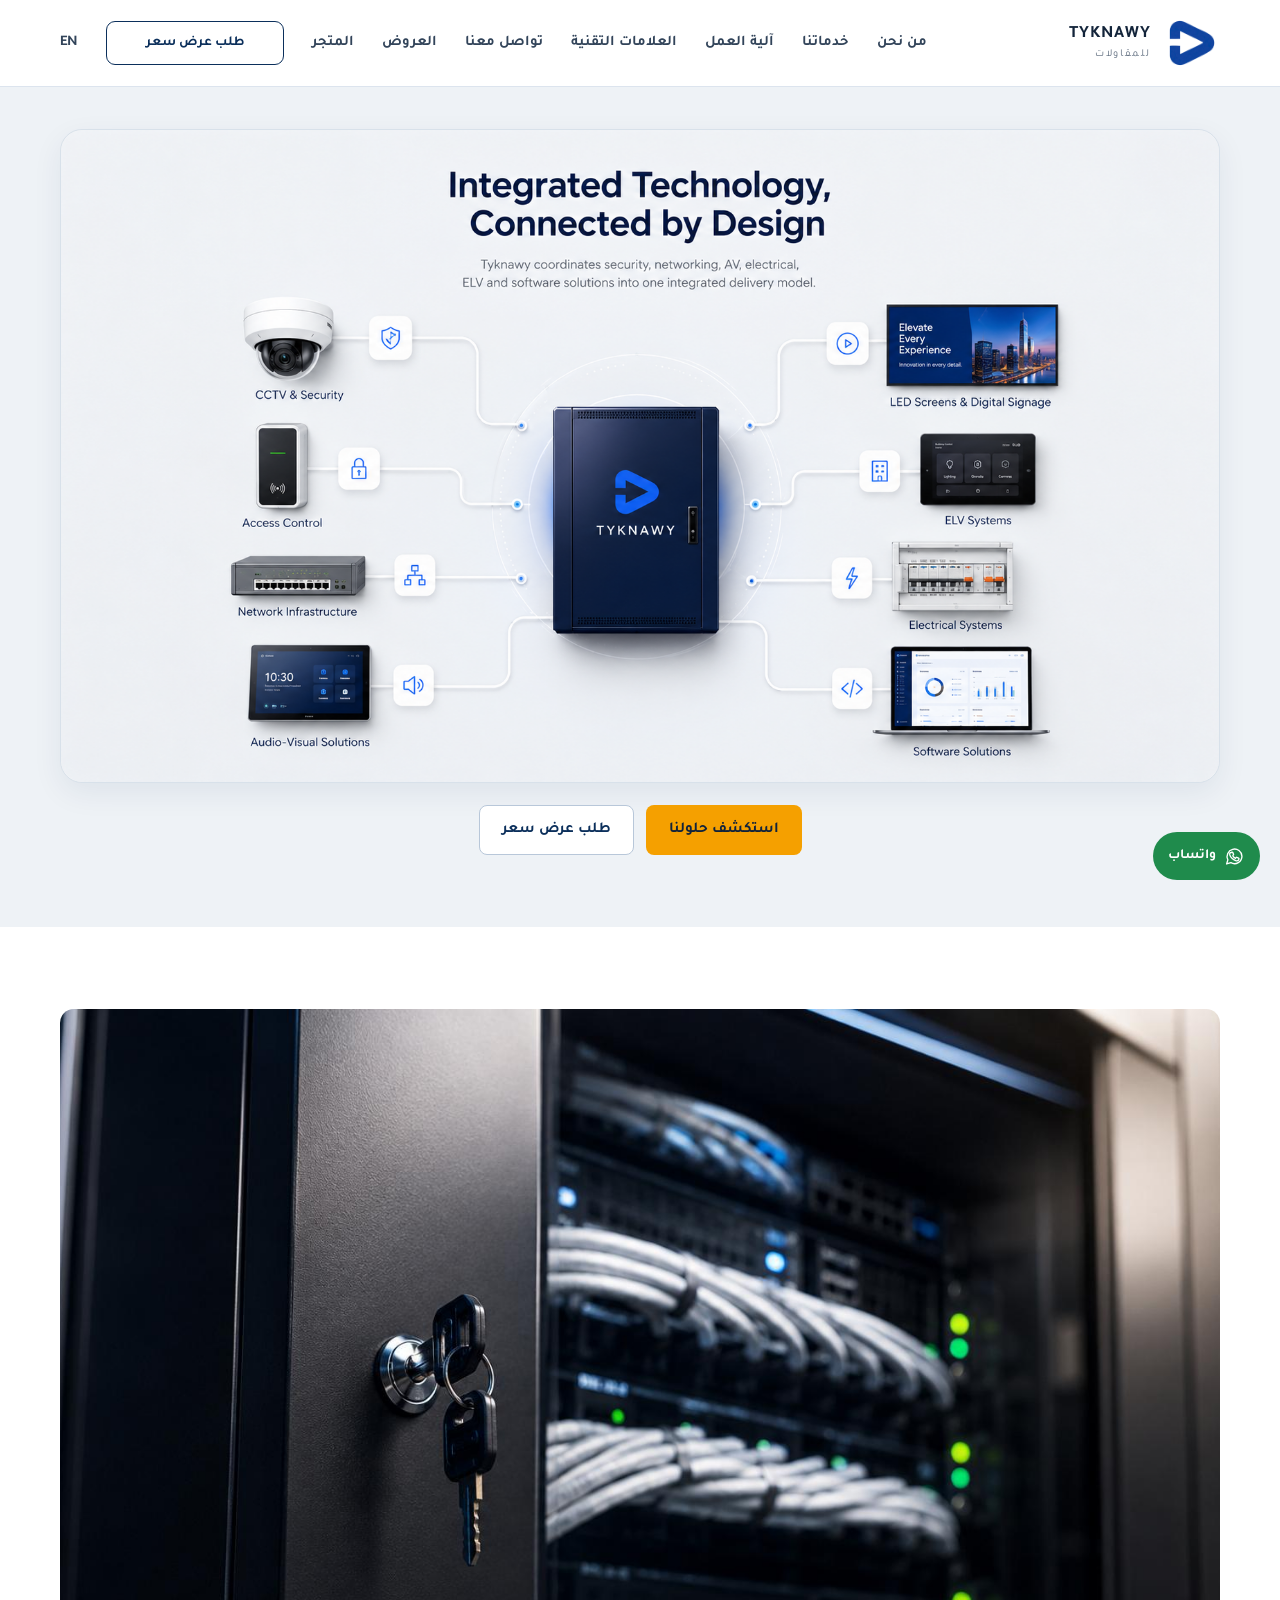
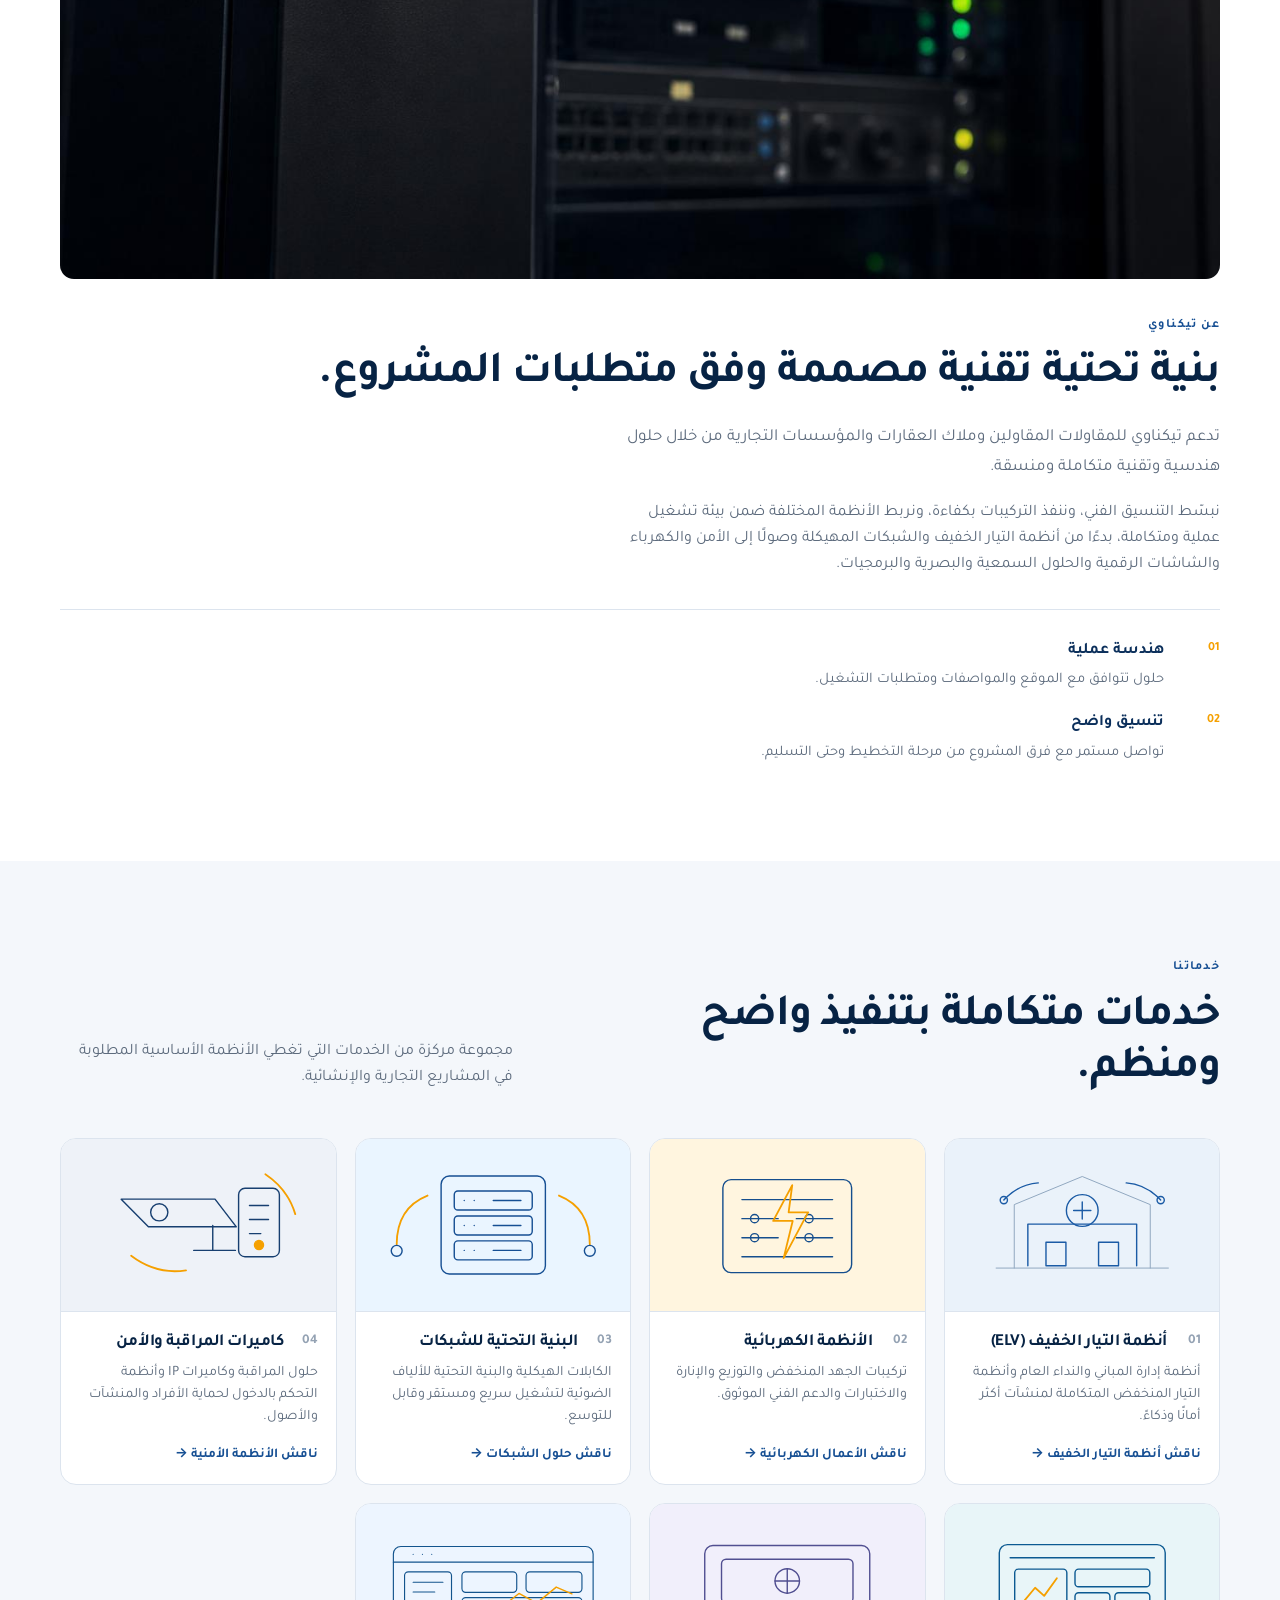
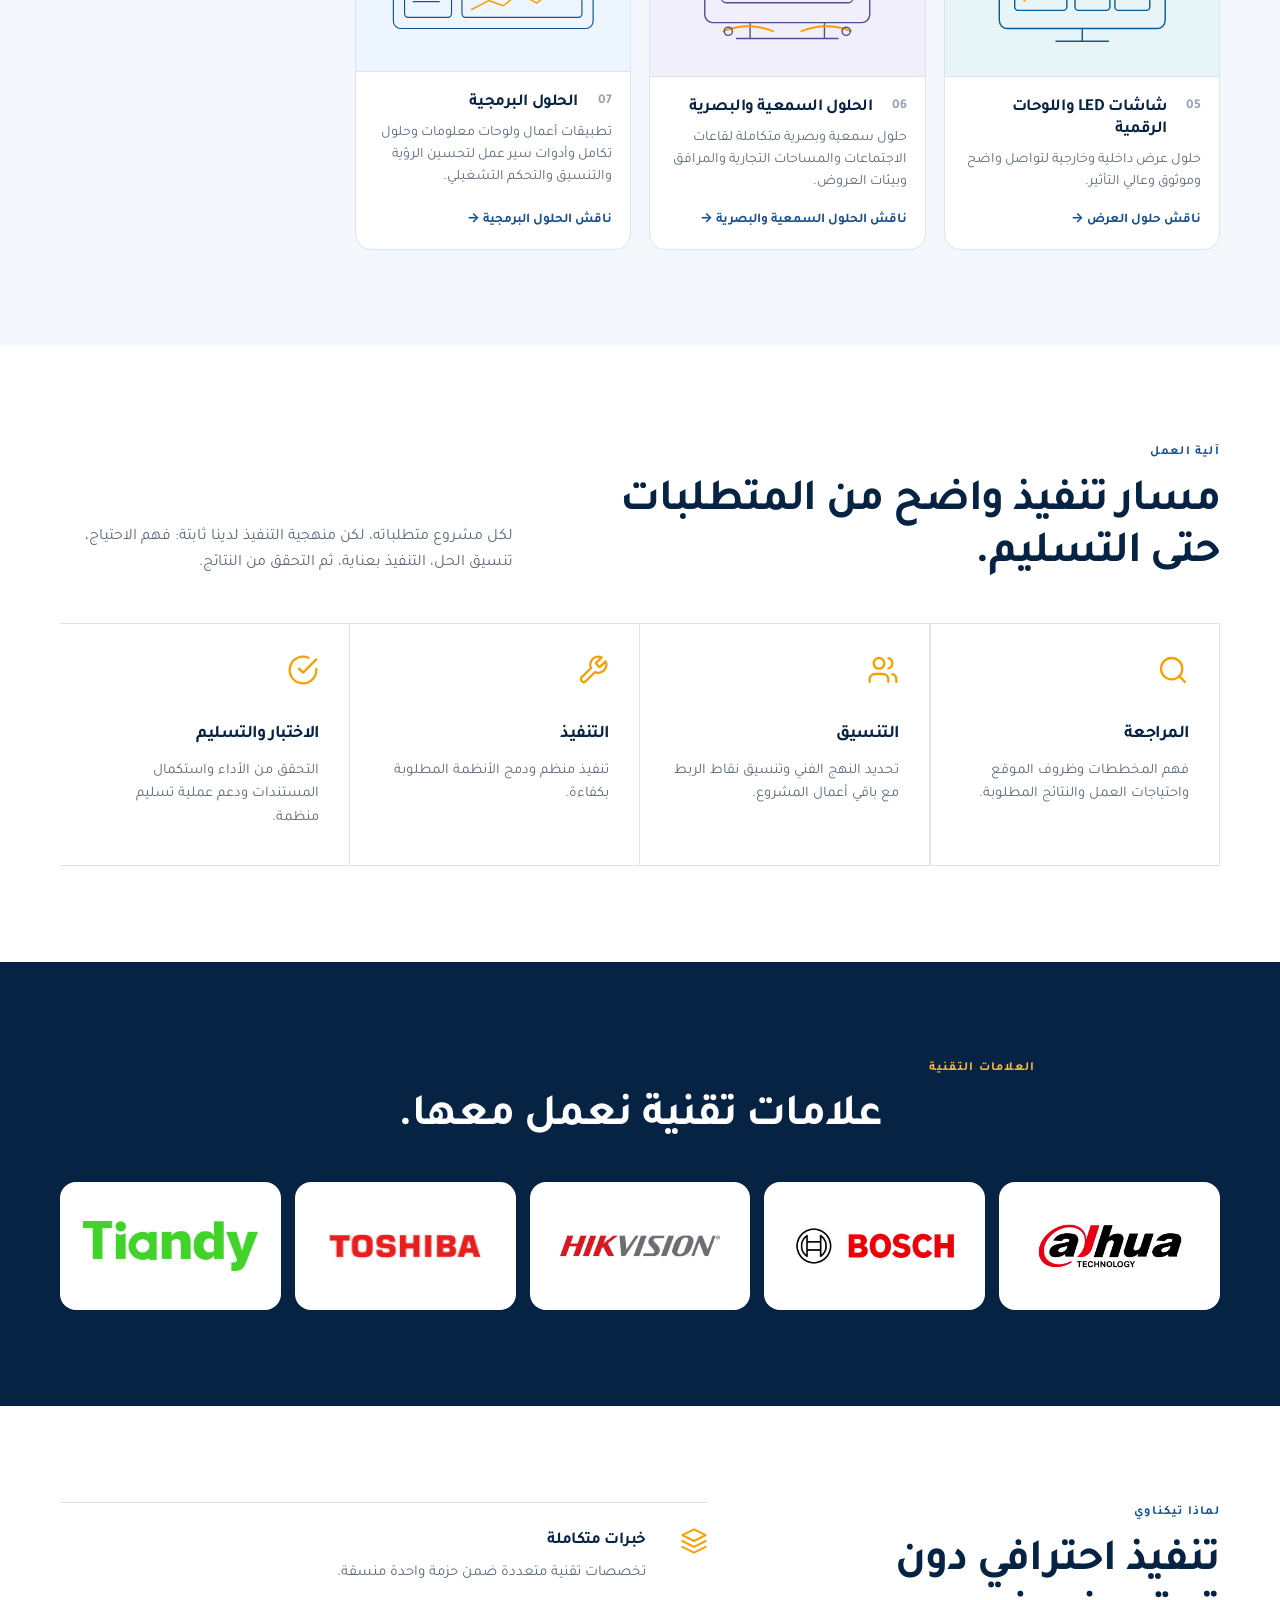
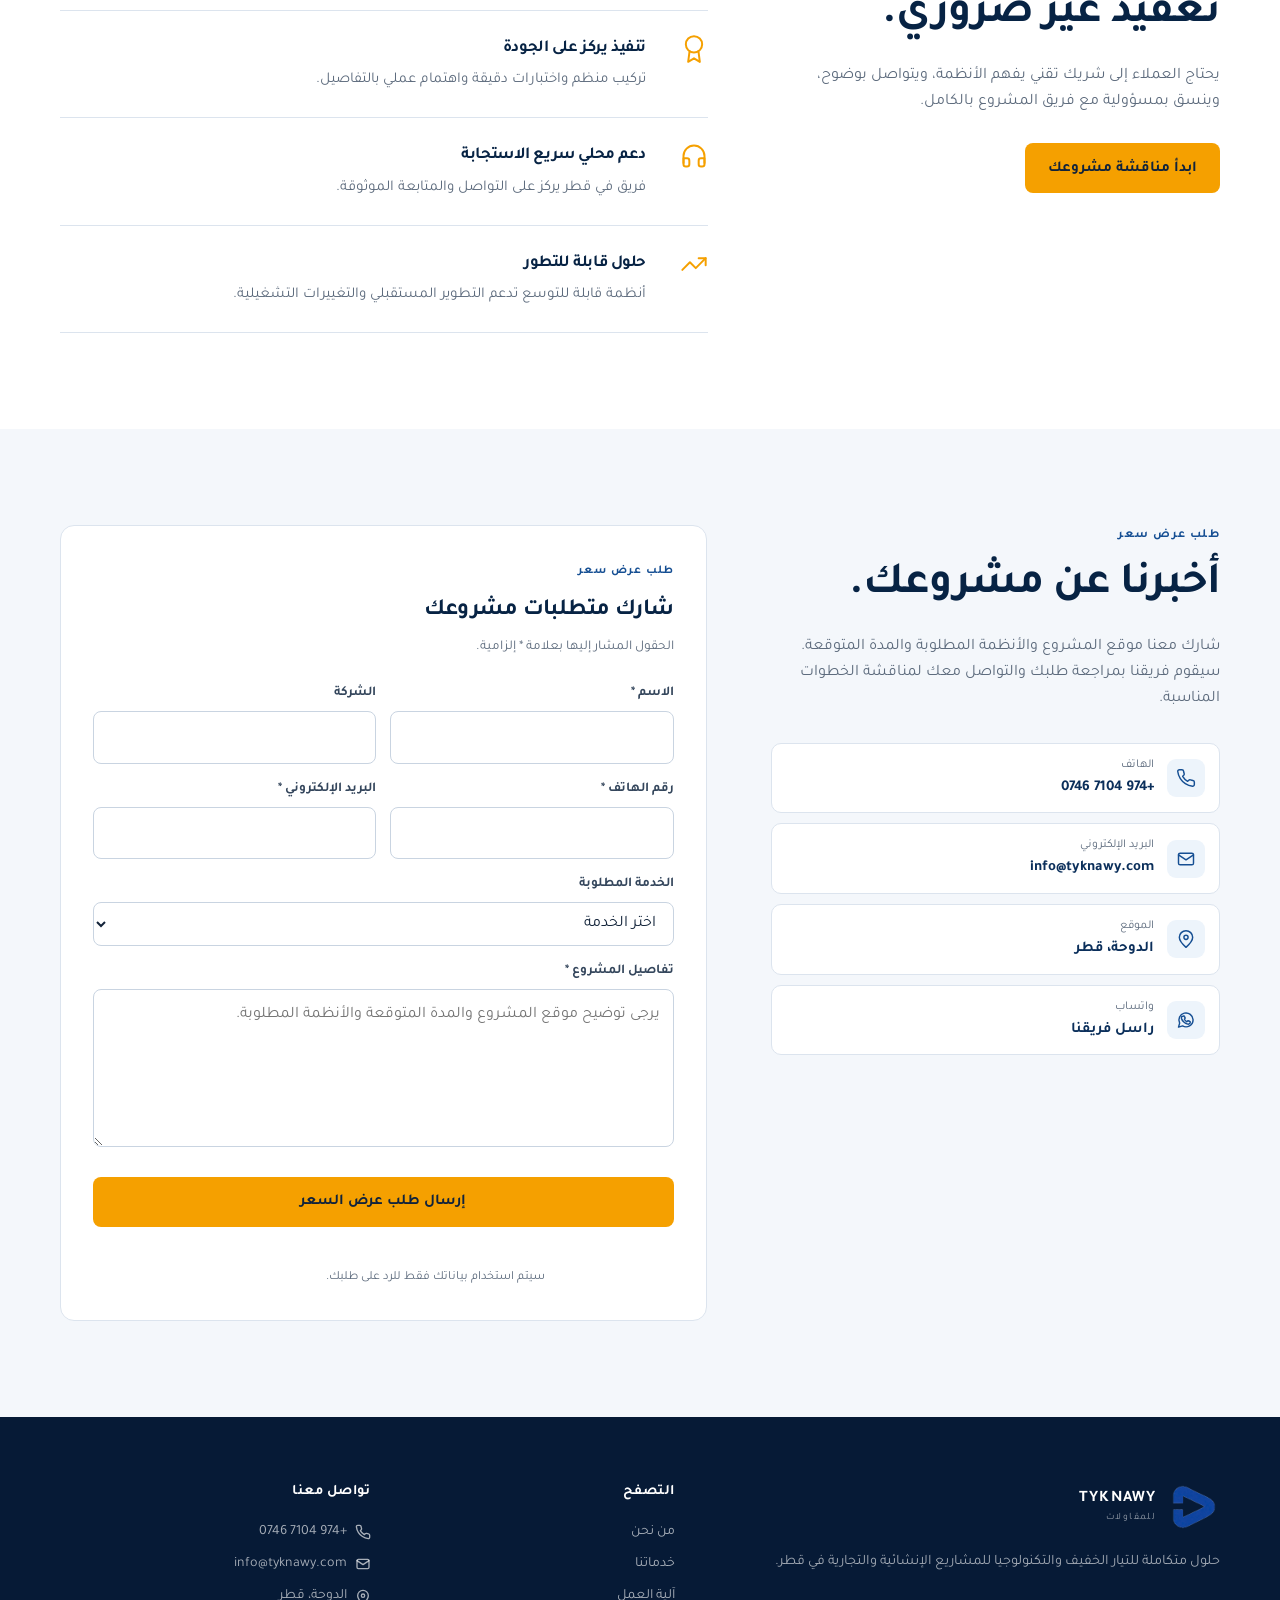
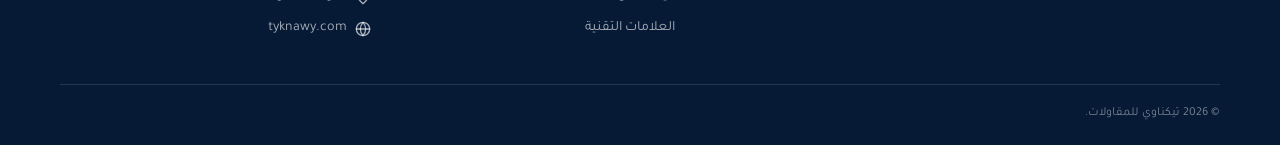
==== commit 4f6bbe35: "Update index.html" ====
--- a/ar/index.html
+++ b/ar/index.html
@@ -87,7 +87,7 @@
 <div class="container about-layout">
 <div class="about-media reveal">
 <picture>
-<img alt="Secure technology cabinet with organised network cabling" height="1024" loading="lazy" src="../images/Rack image.jpeg" width="1536"/>
+<img alt="Secure technology cabinet with organised network cabling" height="1024" loading="lazy" src="../images/rack image.jpeg" width="1536"/>
 </picture>
 </div>
 <p class="eyebrow about-eyebrow reveal">عن تيكناوي</p>
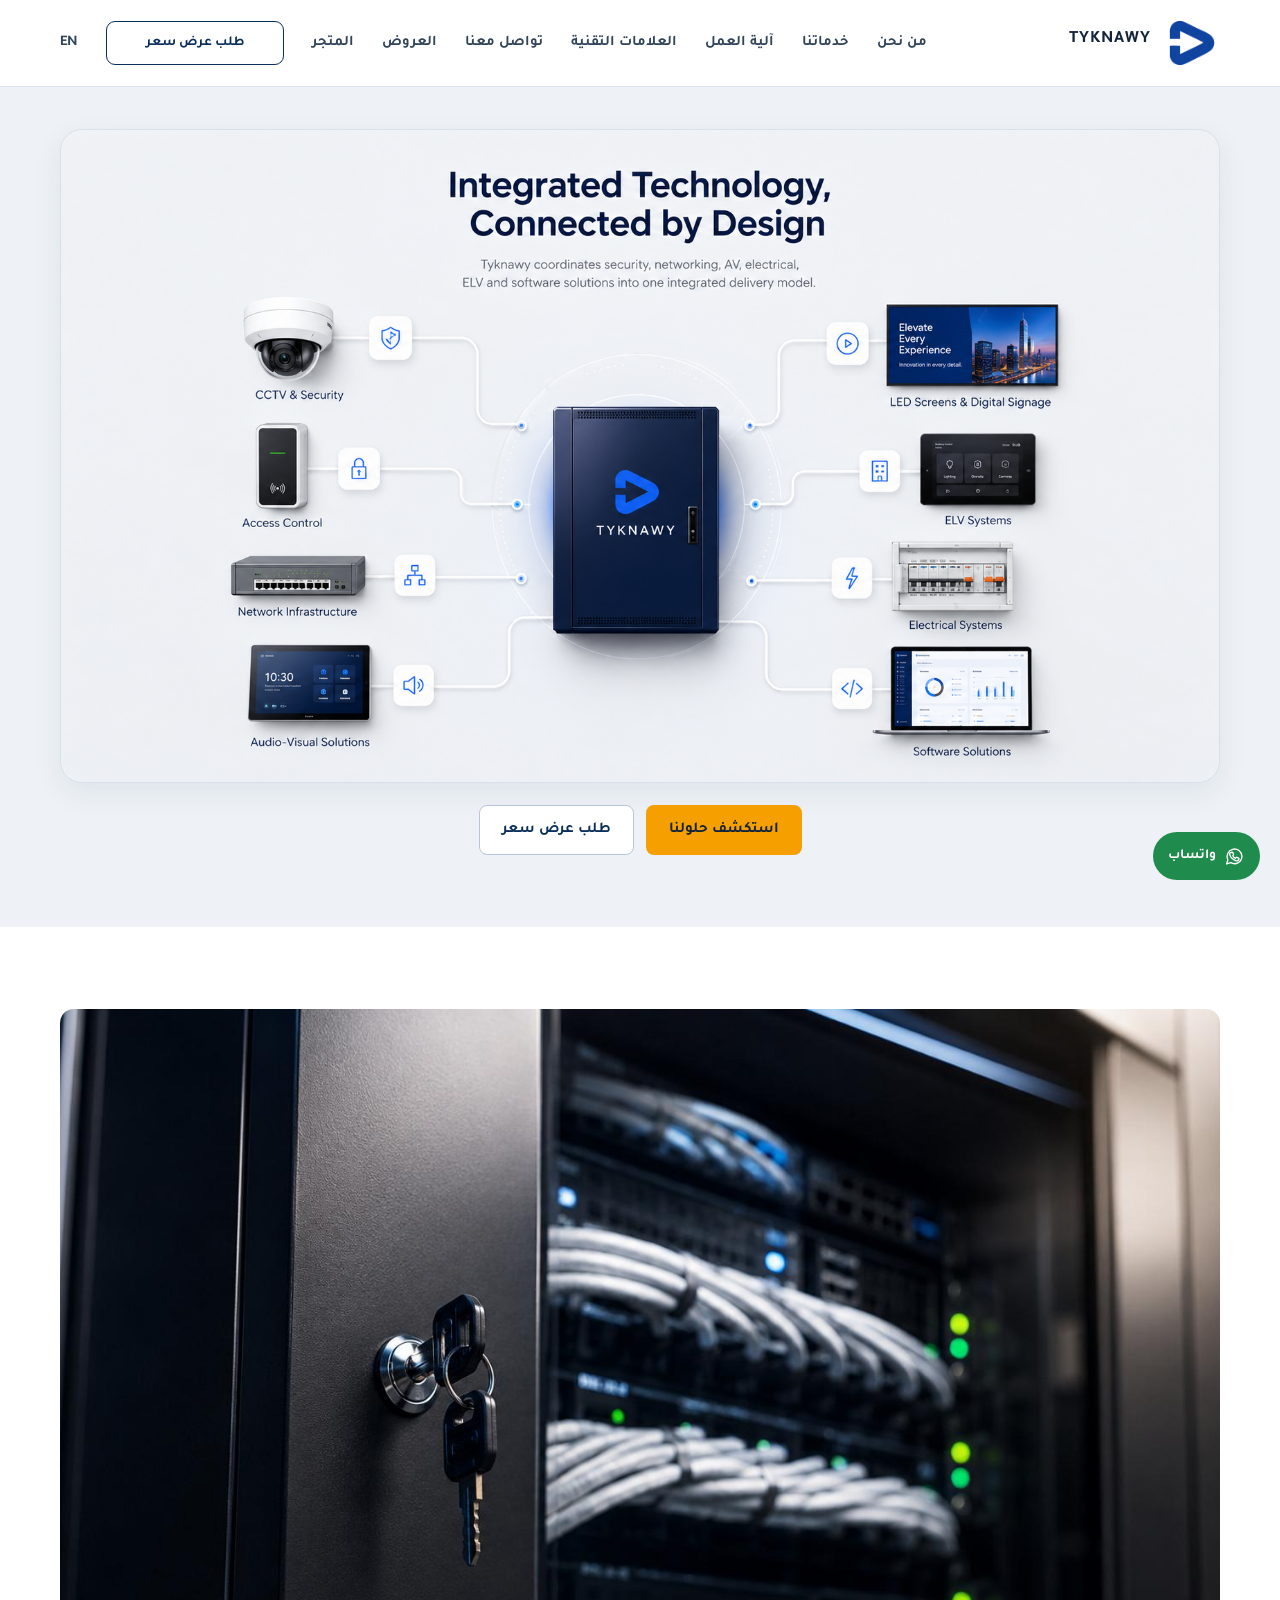
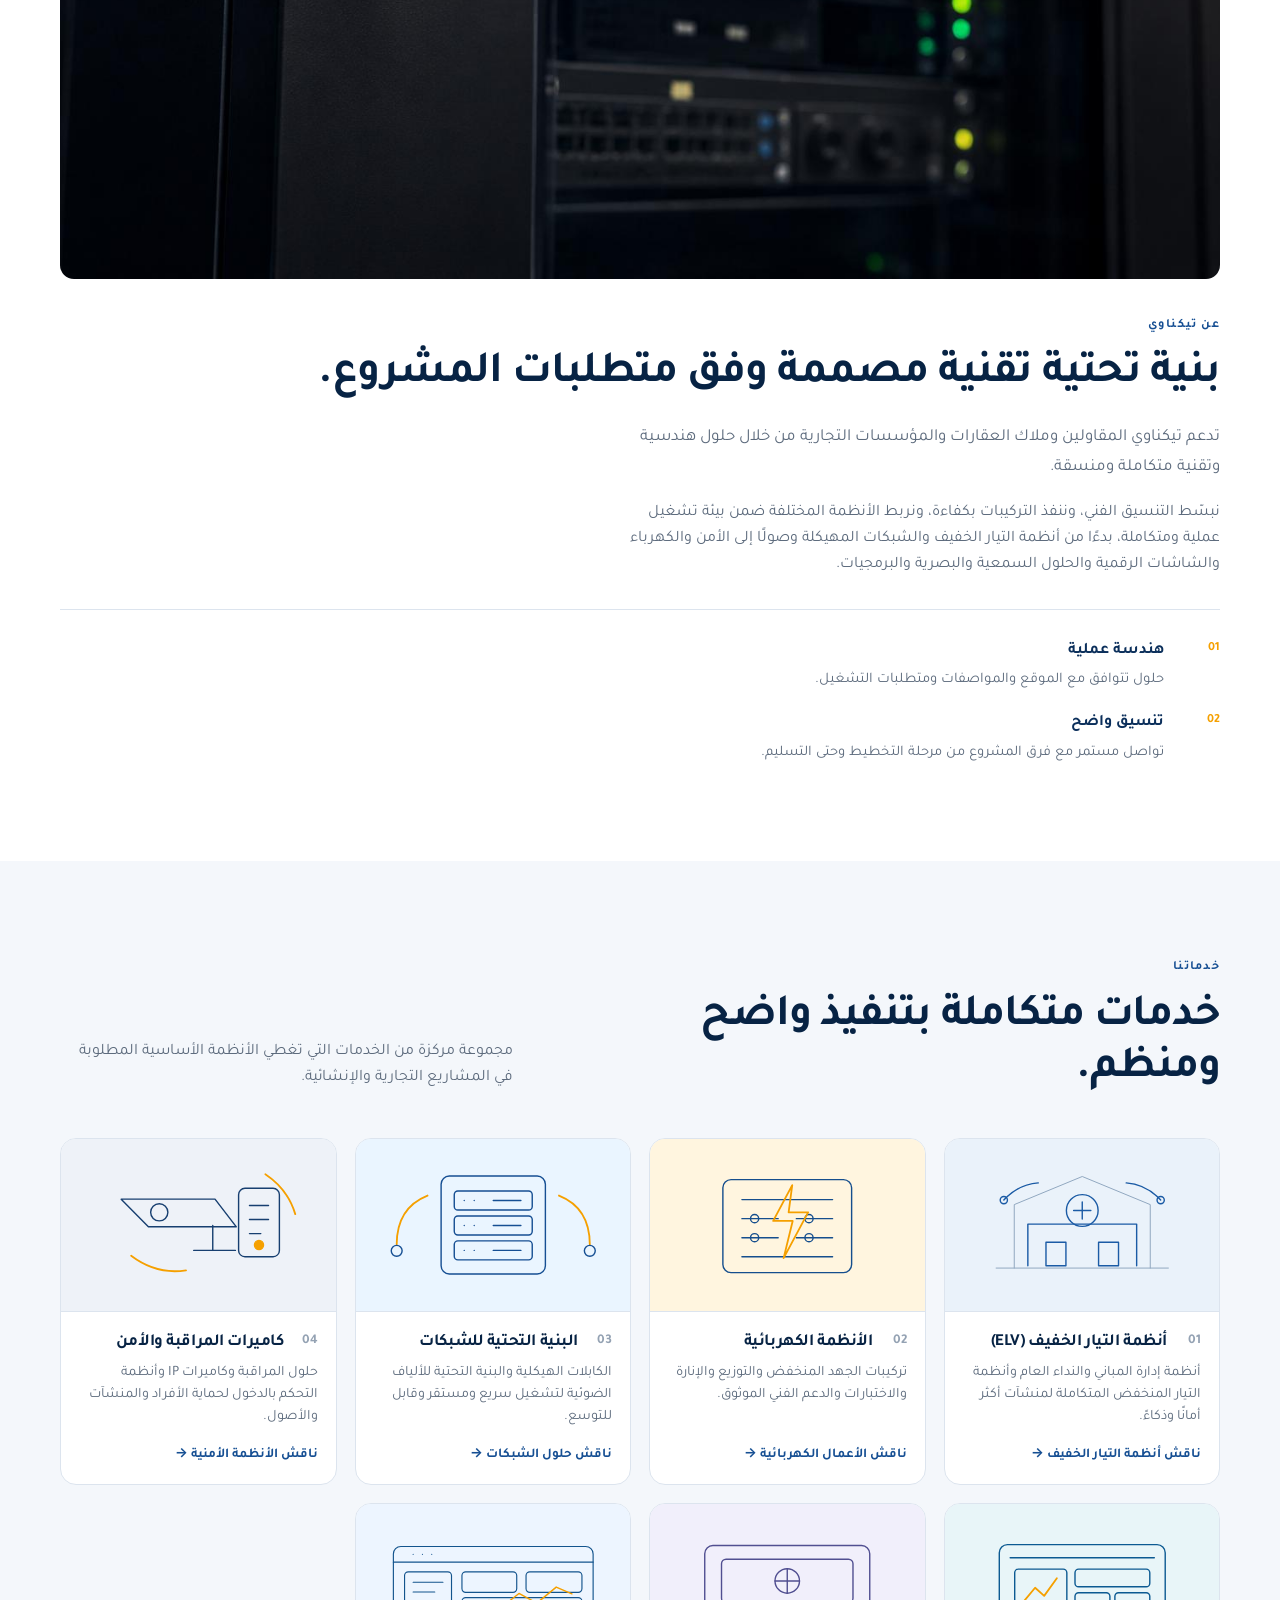
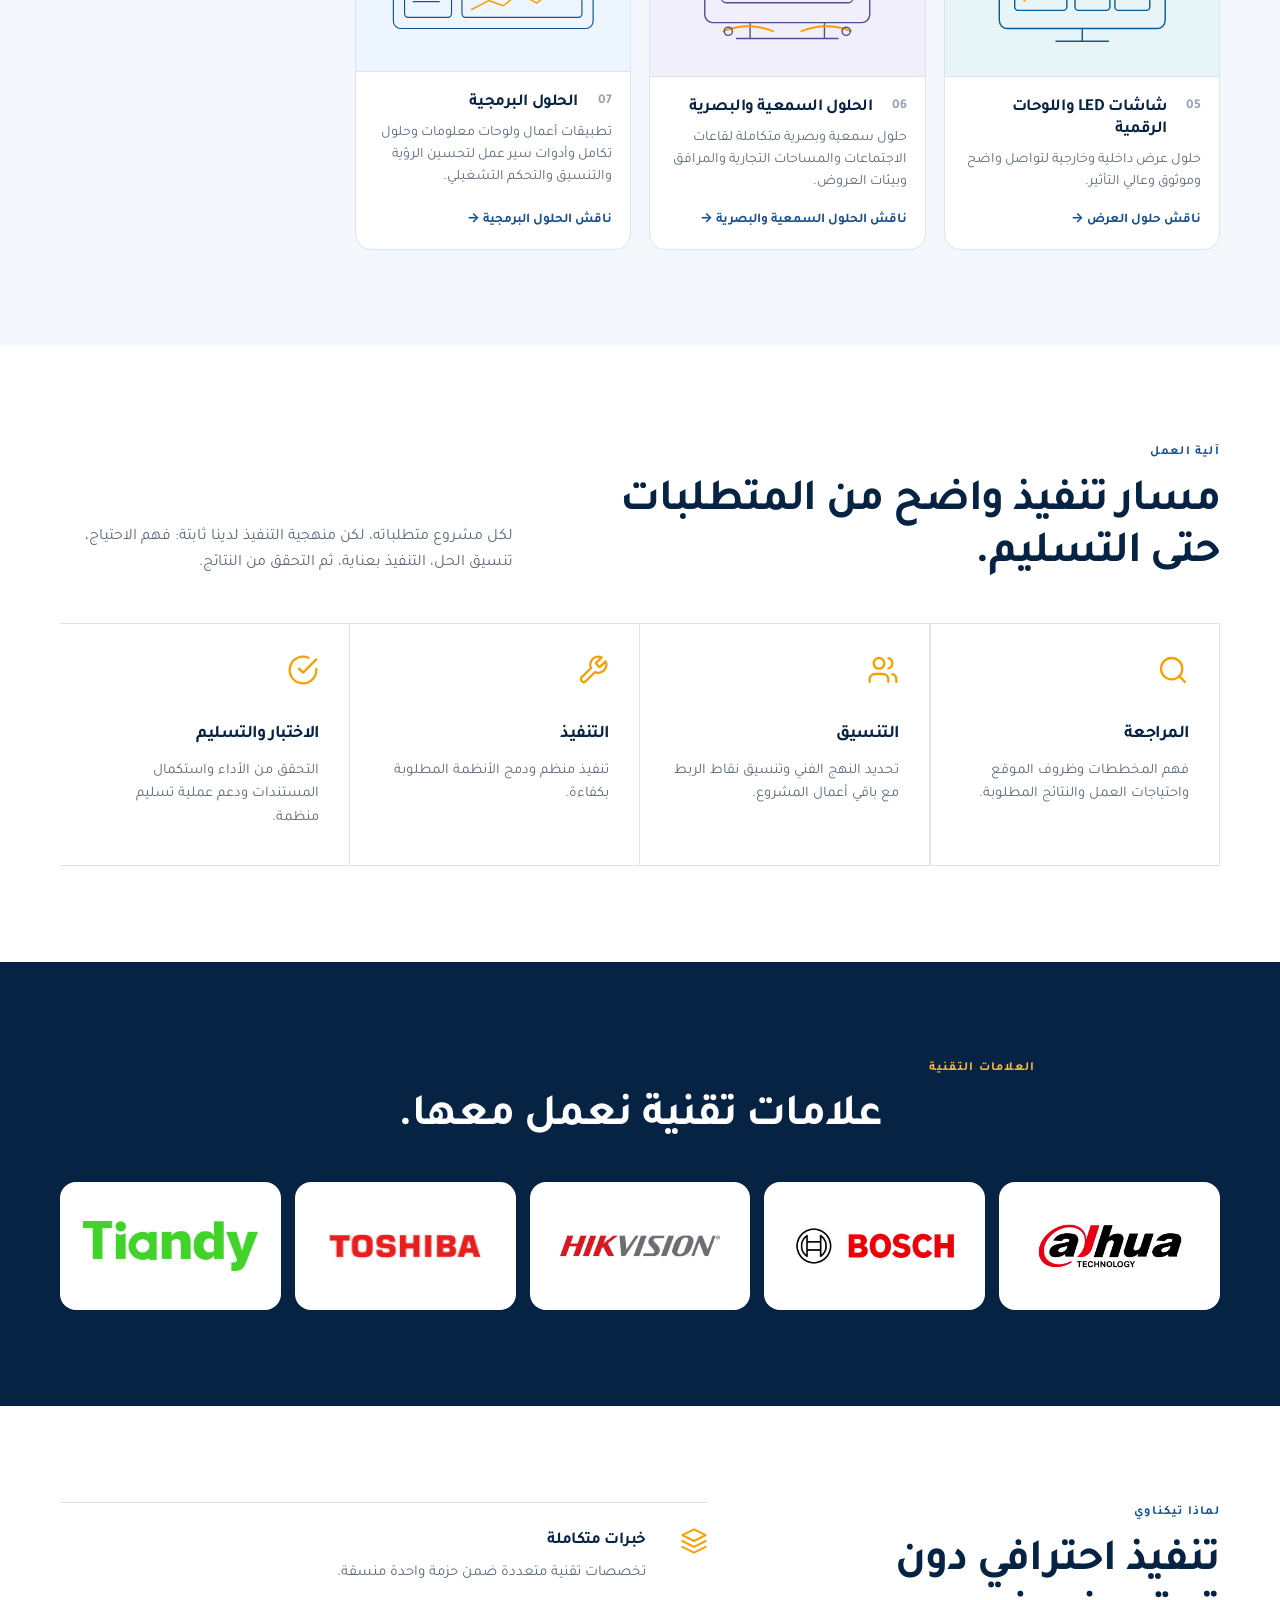
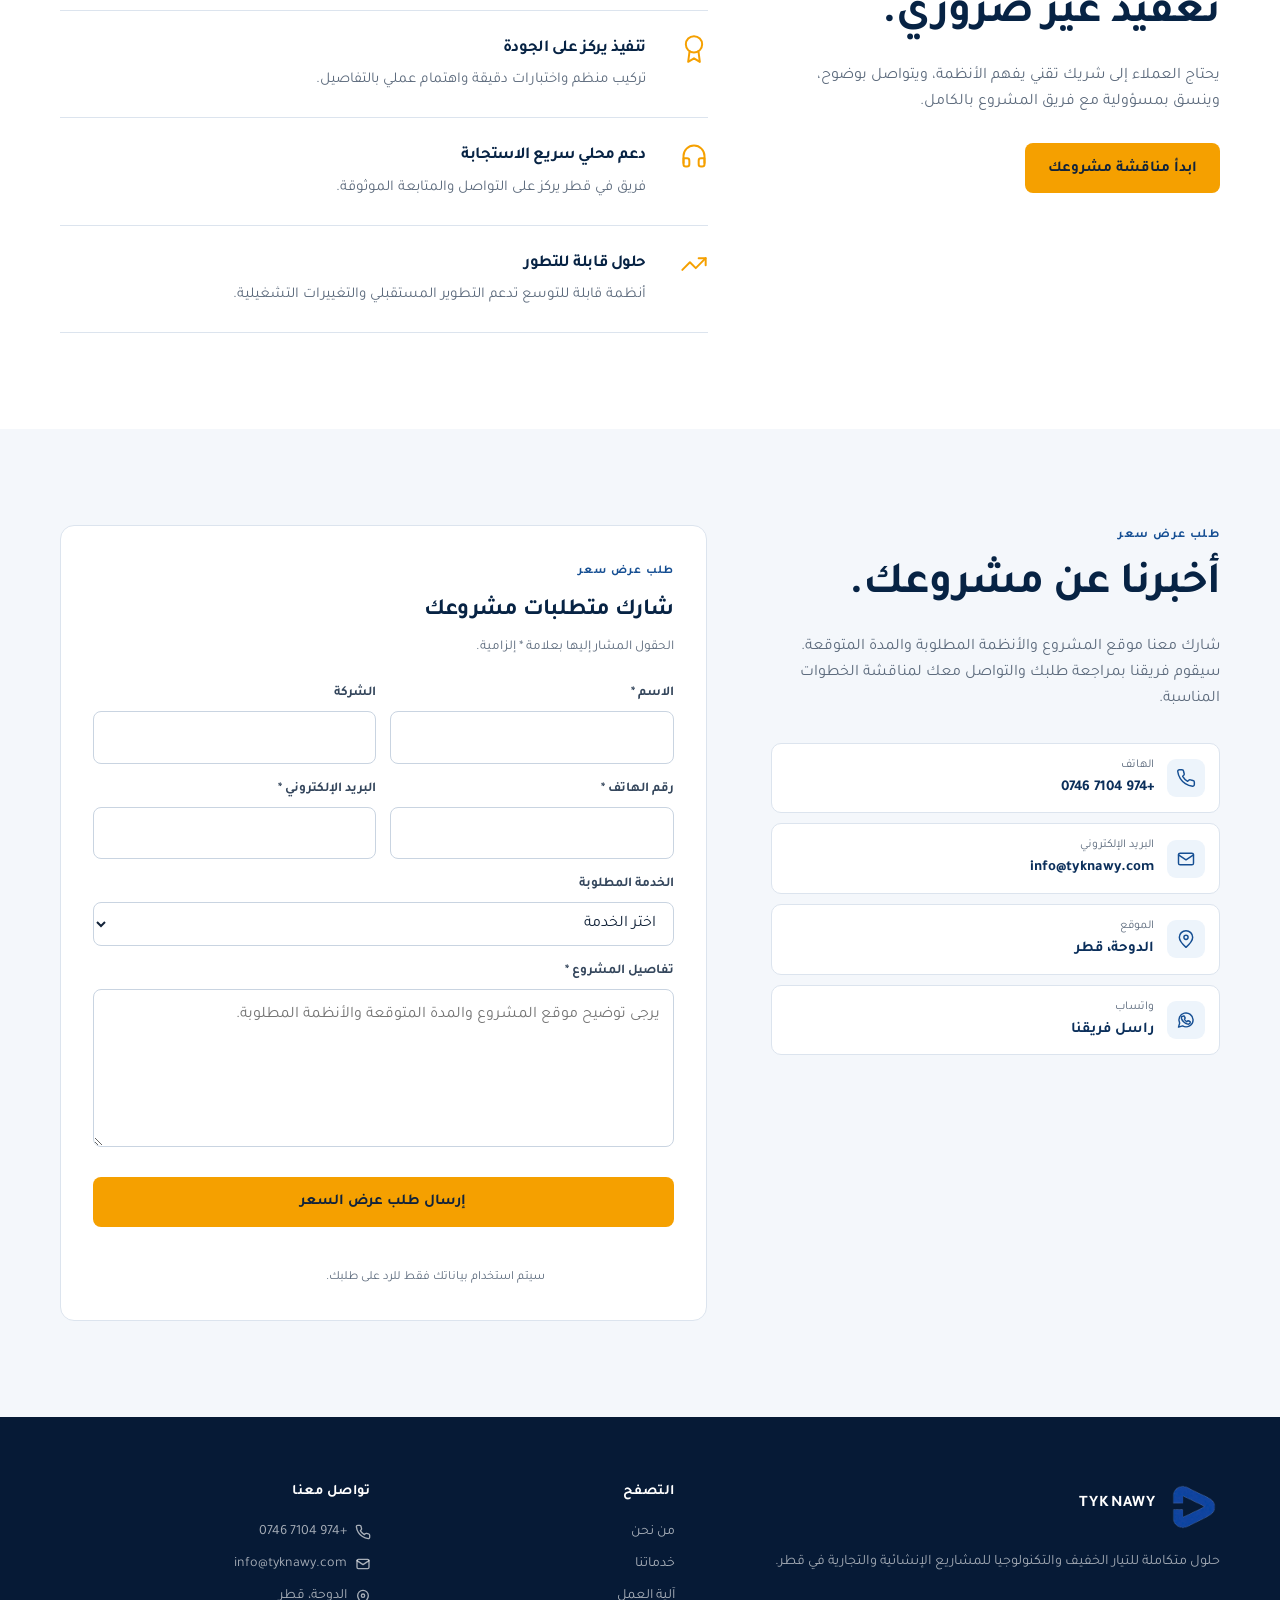
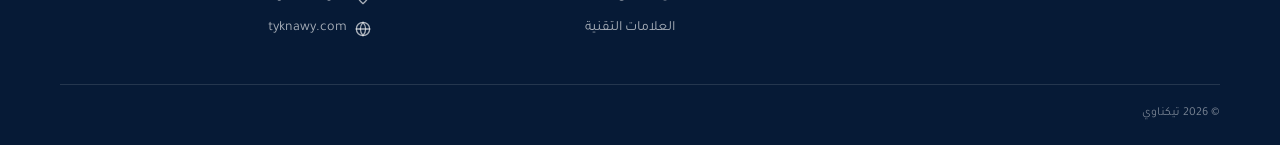
==== commit 1615a7b8: "Update index.html" ====
--- a/ar/index.html
+++ b/ar/index.html
@@ -4,14 +4,14 @@
 <head>
 <meta charset="utf-8"/>
 <meta content="width=device-width, initial-scale=1" name="viewport"/>
-<meta content="تيكناوي للمقاولات تقدم حلول التيار الخفيف والمراقبة والتحكم بالدخول والشبكات والكهرباء والشاشات الرقمية والحلول السمعية والبصرية والبرمجيات في قطر." name="description"/>
+<meta content="تيكناوي تقدم حلول التيار الخفيف والمراقبة والتحكم بالدخول والشبكات والكهرباء والشاشات الرقمية والحلول السمعية والبصرية والبرمجيات في قطر." name="description"/>
 <meta content="#0b2f5b" name="theme-color"/>
 <meta content="index,follow,max-image-preview:large" name="robots"/>
 <link href="../images/favicon.png" rel="icon" type="image/png"/>
 <link href="https://tyknawy.com/ar/" rel="canonical"/>
 <meta content="website" property="og:type"/>
 <meta content="Tyknawy for Contracting" property="og:site_name"/>
-<meta content="تيكناوي للمقاولات | حلول التيار الخفيف والتكنولوجيا في قطر" property="og:title"/>
+<meta content="تيكناوي  | حلول التيار الخفيف والتكنولوجيا في قطر" property="og:title"/>
 <meta content="حلول متكاملة للتيار الخفيف والأمن والشبكات والكهرباء والشاشات الرقمية والحلول السمعية والبصرية والبرمجيات للمشاريع في قطر." property="og:description"/>
 <meta content="https://tyknawy.com/ar/" property="og:url"/>
 <meta content="https://tyknawy.com/images/services-hub-map.png" property="og:image"/>
@@ -20,7 +20,7 @@
 <link crossorigin="" href="https://fonts.gstatic.com" rel="preconnect"/>
 <link href="https://fonts.googleapis.com/css2?family=Inter:wght@400;500;600;700&amp;display=swap" rel="stylesheet"/>
 <link href="../styles.css?v=12.10" rel="stylesheet"/>
-<title>تيكناوي للمقاولات | حلول التيار الخفيف والتكنولوجيا في قطر</title>
+<title>تيكناوي | حلول التيار الخفيف والتكنولوجيا في قطر</title>
 <script type="application/ld+json">
 {
   "@context": "https://schema.org",
@@ -53,7 +53,7 @@
 <div class="container header-inner">
 <a aria-label="Tyknawy for Contracting home" class="brand" href="#top">
 <img alt="" height="48" src="../images/tyknawy-logo-header.png" width="48"/>
-<span><strong>TYKNAWY</strong><small>للمقاولات</small></span>
+<span><strong>TYKNAWY</strong><small></small></span>
 </a>
 <button aria-controls="primary-navigation" aria-expanded="false" aria-label="Open navigation menu" class="nav-toggle" data-nav-toggle="" type="button">
 <span></span><span></span><span></span>
@@ -87,13 +87,13 @@
 <div class="container about-layout">
 <div class="about-media reveal">
 <picture>
-<img alt="Secure technology cabinet with organised network cabling" height="1024" loading="lazy" src="../images/rack image.jpeg" width="1536"/>
+<img alt="Tyknawy Secure technology cabinet with organised network cabling" height="1024" loading="lazy" src="../images/rack image.jpeg" width="1536"/>
 </picture>
 </div>
 <p class="eyebrow about-eyebrow reveal">عن تيكناوي</p>
 <div class="about-copy reveal">
 <h2>بنية تحتية تقنية مصممة وفق متطلبات المشروع.</h2>
-<p class="lead">تدعم تيكناوي للمقاولات المقاولين وملاك العقارات والمؤسسات التجارية من خلال حلول هندسية وتقنية متكاملة ومنسقة.</p>
+<p class="lead">تدعم تيكناوي المقاولين وملاك العقارات والمؤسسات التجارية من خلال حلول هندسية وتقنية متكاملة ومنسقة.</p>
 <p>نبسّط التنسيق الفني، وننفذ التركيبات بكفاءة، ونربط الأنظمة المختلفة ضمن بيئة تشغيل عملية ومتكاملة، بدءًا من أنظمة التيار الخفيف والشبكات المهيكلة وصولًا إلى الأمن والكهرباء والشاشات الرقمية والحلول السمعية والبصرية والبرمجيات.</p>
 <div class="about-points">
 <article><span>01</span><div><strong>هندسة عملية</strong><p>حلول تتوافق مع الموقع والمواصفات ومتطلبات التشغيل.</p></div></article>
@@ -253,13 +253,13 @@
 <footer class="footer">
 <div class="container footer-main">
 <div class="footer-brand">
-<a href="#top"><img alt="Tyknawy logo" height="54" src="../images/tyknawy-logo-header.png" width="54"/><span><strong>TYKNAWY</strong><small>للمقاولات</small></span></a>
+<a href="#top"><img alt="Tyknawy logo" height="54" src="../images/tyknawy-logo-header.png" width="54"/><span><strong>TYKNAWY</strong><small></small></span></a>
 <p>حلول متكاملة للتيار الخفيف والتكنولوجيا للمشاريع الإنشائية والتجارية في قطر.</p>
 </div>
 <div><h2>التصفح</h2><nav><a href="#about">من نحن</a><a href="#services">خدماتنا</a><a href="#process">آلية العمل</a><a href="#technology">العلامات التقنية</a></nav></div>
 <div><h2>تواصل معنا</h2><nav><a href="tel:+97471040746"><svg fill="none" height="16" stroke="currentColor" stroke-linecap="round" stroke-linejoin="round" stroke-width="2" viewbox="0 0 24 24" width="16"><path d="M22 16.9v3a2 2 0 0 1-2.2 2 19.8 19.8 0 0 1-8.6-3.1 19.4 19.4 0 0 1-6-6A19.8 19.8 0 0 1 2.1 4.2 2 2 0 0 1 4.1 2h3a2 2 0 0 1 2 1.7c.1 1 .4 2 .7 2.9a2 2 0 0 1-.5 2.1L8 10a16 16 0 0 0 6 6l1.3-1.3a2 2 0 0 1 2.1-.5c.9.3 1.9.6 2.9.7a2 2 0 0 1 1.7 2Z"></path></svg>+974 7104 0746</a><a href="mailto:info@tyknawy.com"><svg fill="none" height="16" stroke="currentColor" stroke-linecap="round" stroke-linejoin="round" stroke-width="2" viewbox="0 0 24 24" width="16"><rect height="14" rx="2" width="18" x="3" y="5"></rect><path d="m3 7 9 6 9-6"></path></svg>info@tyknawy.com</a><span><svg fill="none" height="16" stroke="currentColor" stroke-linecap="round" stroke-linejoin="round" stroke-width="2" viewbox="0 0 24 24" width="16"><path d="M20 10c0 5-8 12-8 12S4 15 4 10a8 8 0 1 1 16 0Z"></path><circle cx="12" cy="10" r="2.5"></circle></svg>الدوحة، قطر</span><a href="https://tyknawy.com"><svg fill="none" height="16" stroke="currentColor" stroke-linecap="round" stroke-linejoin="round" stroke-width="2" viewbox="0 0 24 24" width="16"><circle cx="12" cy="12" r="10"></circle><path d="M12 2a15.3 15.3 0 0 1 4 10 15.3 15.3 0 0 1-4 10 15.3 15.3 0 0 1-4-10 15.3 15.3 0 0 1 4-10z"></path><path d="M2 12h20"></path></svg>tyknawy.com</a></nav></div>
 </div>
-<div class="container footer-bottom"><span>© 2026 تيكناوي للمقاولات.</span></div>
+<div class="container footer-bottom"><span>© 2026 تيكناوي </span></div>
 </footer>
 <script defer="" src="../script.js"></script>
 </body>
